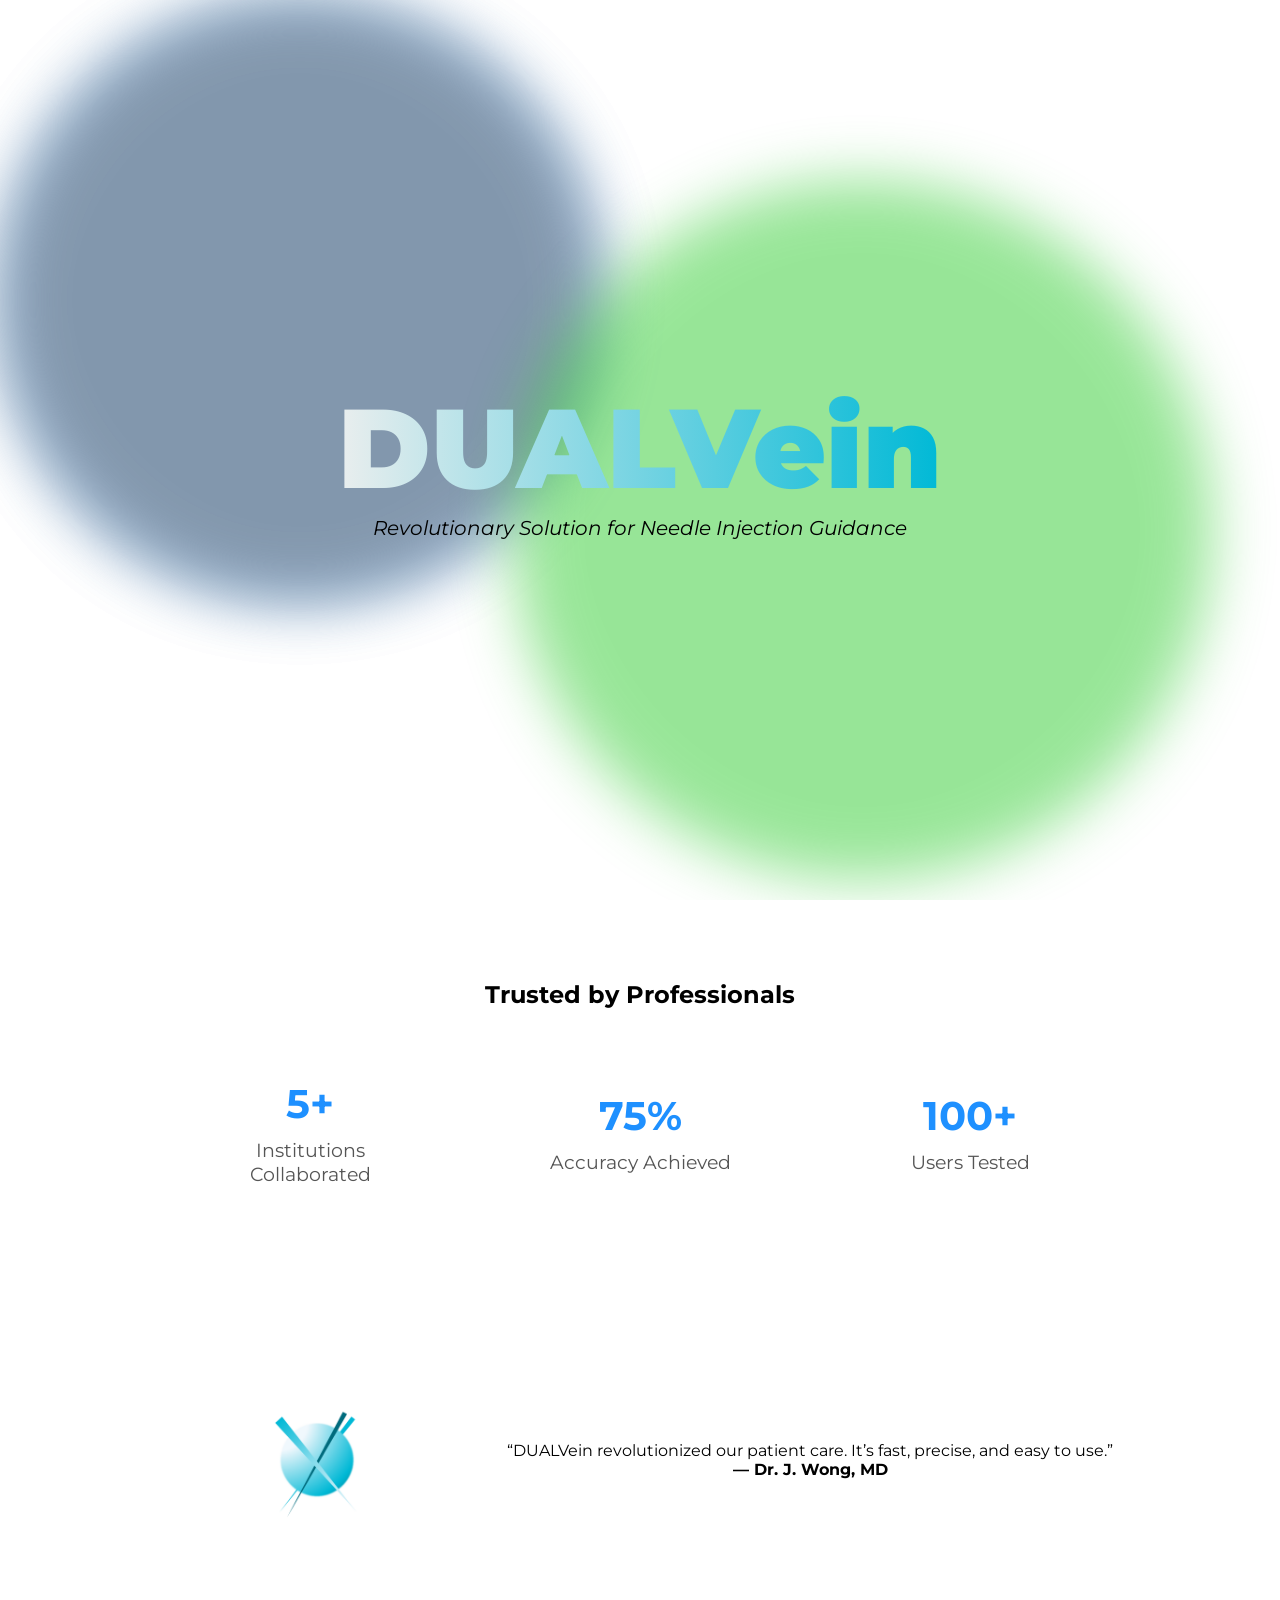
==== index.html @ c49cc727 "Upload HTML and CSS to Github" ====
<!DOCTYPE html>
<html lang="en">
<head>
  <meta charset="UTF-8" />
  <meta name="viewport" content="width=device-width, initial-scale=1.0" />
  <title>DUALVein</title>

  <link href="https://fonts.googleapis.com/css2?family=Montserrat:wght@400;600;700&display=swap" rel="stylesheet">
  <link rel="stylesheet" href="css/index-styles.css" />
</head>
<body>

  <!-- Hero Section -->
  <section id="home" class="hero">
    <div class="circle-bg">
      <div class="circle circle-left"></div>
      <div class="circle circle-right"></div>
        <div class="circle circle-middle"></div>
    </div>

    <div class="hero-content">
      <img src="assets/DUALVein-logo.PNG" alt="DUALVein Logo" class="logo" id="logo">
      <h1 id="brand-text" class="hidden">DUALVein</h1>
      <p id="tagline" class="hidden">Revolutionary Solution for Needle Injection Guidance</p>
    </div>
  </section>

  <!-- Navigation (hidden initially) -->
  <nav id="navbar" class="hidden">
    <ul>
      <li><a href="#home">Home</a></li>
      <li><a href="#about">About Us</a></li>
      <li><a href="#product">Product</a></li>
      <li><a href="#contact">Contact Us</a></li>
    </ul>
  </nav>

  <!-- Stats Section -->
  <section id="stats" class="content-section">
    <h2>Trusted by Professionals</h2>
    <div class="stats-container">
      <div class="stat-box"><h3>5+</h3><p>Institutions Collaborated</p></div>
      <div class="stat-box"><h3>75%</h3><p>Accuracy Achieved</p></div>
      <div class="stat-box"><h3>100+</h3><p>Users Tested</p></div>
    </div>
  </section>

  <!-- Testimonials -->
  <section id="testimonials" class="content-section">
    <div class="testimonial">
      <img src="assets/Slide1.PNG" alt="DUALVein in action" class="real-image">
      <div class="testimonial-text">
        <p>“DUALVein revolutionized our patient care. It’s fast, precise, and easy to use.”</p>
        <h4>— Dr. J. Wong, MD</h4>
      </div>
    </div>
  </section>

  <script>
    window.addEventListener("load", () => {
        const logo = document.getElementById("logo");
        const brandText = document.getElementById("brand-text");
        const tagline = document.getElementById("tagline");
        const navbar = document.getElementById("navbar");

        setTimeout(() => {
            // Replace logo with text
            logo.style.opacity = 0;
            setTimeout(() => {
            logo.style.display = "none";
            brandText.classList.remove("hidden");
            tagline.classList.remove("hidden");
            setTimeout(() => {
                brandText.style.opacity = 1;
                tagline.style.opacity = 1;
                // Move brand to left
                brandText.style.transform = "center";
                tagline.style.transform = "center";
            }, 300);
            }, 800);
        }, 1000);

        // Show navbar after animation
        setTimeout(() => {
          navbar.classList.remove("hidden");
          requestAnimationFrame(() => {
            setTimeout(() => {
              navbar.classList.add("visible");
            }, 20);
          });
        }, 3000);
    });

  </script>
</body>
</html>
---- css/index-styles.css ----
* {
  margin: 0;
  padding: 0;
  box-sizing: border-box;
}

body {
  font-family: 'Montserrat', sans-serif;
  overflow-x: hidden;
}

.hero {
  position: relative;
  height: 100vh;
  display: flex;
  justify-content: center;
  align-items: center;
  overflow: hidden;
  background: #ffffff;
}

/* Circles background */
.circle-bg {
  position: absolute;
  width: 100%;
  height: 100%;
  overflow: hidden;
  top: 0;
  left: 0;
}

.circle {
  position: absolute;
  width: 600px;
  height: 600px;
  border-radius: 50%;
  opacity: 0.5;
  filter: blur(30px);
}

.circle-left {
  background-color: #1E90FF; /* replace with DUALVein primary */
  animation: moveLeft 12s infinite alternate ease-in-out;
}

.circle-right {
  background-color: #79695D; /* replace with DUALVein secondary */
  animation: moveRight 12s infinite alternate ease-in-out;
}

.circle-middle {
    background-color: #32CD32; /* replace with DUALVein accent */
    top: 20%;
    left: 40%;
    width: 700px;
    height: 700px;
    animation: moveLeft 10s infinite alternate ease-in-out;
}

@keyframes moveLeft {
  from { transform: translate(-500px, -50px); }
  to { transform: translate(50px, 150px); }
}

@keyframes moveRight {
  from { transform: translate(600px, 60px); }
  to { transform: translate(-70px, -100px); }
}

/* Hero Content */
.hero-content {
  text-align: center;
  z-index: 2;
}

.logo {
  width: 800px;
  transition: all 1s ease;
}

.product {
  width: 350px;
  margin-top: 30px;
  opacity: 0;
  transition: opacity 1s ease;
}

.hero-content h1 {
  font-size: 7rem;
  font-weight: 900;
  margin-top: 20px;
  background: linear-gradient(to right, #EAEEEE, #00B9D6);
    -webkit-background-clip: text;
            background-clip: text;
    -webkit-text-fill-color: transparent;
  opacity: 0;
  transition: opacity 1s ease;
}

.hero-content p {
  color: black;
  font-size: 1.25rem;
  font-style: italic;
  opacity: 0;
  transition: opacity 1s ease;
}

.hidden {
  display: none;
  pointer-events: none
}


/* Navbar */
nav {
  position: fixed;
  top: 0;
  left: 0;
  width: 100%;
  background: rgba(255,255,255,0.9);
  padding: 15px 40px;
  display: flex;
  justify-content: center;
  box-shadow: 0 2px 10px rgba(0,0,0,0.1);
  z-index: 10;
  opacity: 0;
  transition: opacity 1.2s ease;
  pointer-events: none;
}

nav.visible {
  opacity: 1;
  pointer-events: auto;
}

nav ul {
  display: flex;
  gap: 70px;
  list-style: none;
}

nav a {
  text-decoration: none;
  color: #333;
  font-weight: 600;
  transition: color 0.3s;
}

nav a:hover {
  color: #1E90FF;
}

/* Stats */
.content-section {
  padding: 80px;
  text-align: center;
}

.stats-container {
  display: flex;
  justify-content: center;
  align-items: center;
  gap: 80px; /* spacing between boxes */
  margin-top: 40px;
  flex-wrap: wrap; /* responsive behavior for smaller screens */
}
.stat-box {
  background: white;
  padding: 30px;
  border-radius: 10px;
  width: 250px;
}

.stat-box h3 {
  font-size: 2.5rem;
  color: #1E90FF;
}

.stat-box p {
  font-size: 1.2rem;
  color: #555;
  margin-top: 10px;
}

.testimonial {
  display: flex;
  align-items: center;
  justify-content: center;
  gap: 40px;
  flex-wrap: wrap;
}

.real-image {
  width: 300px;
  border-radius: 10px;
}
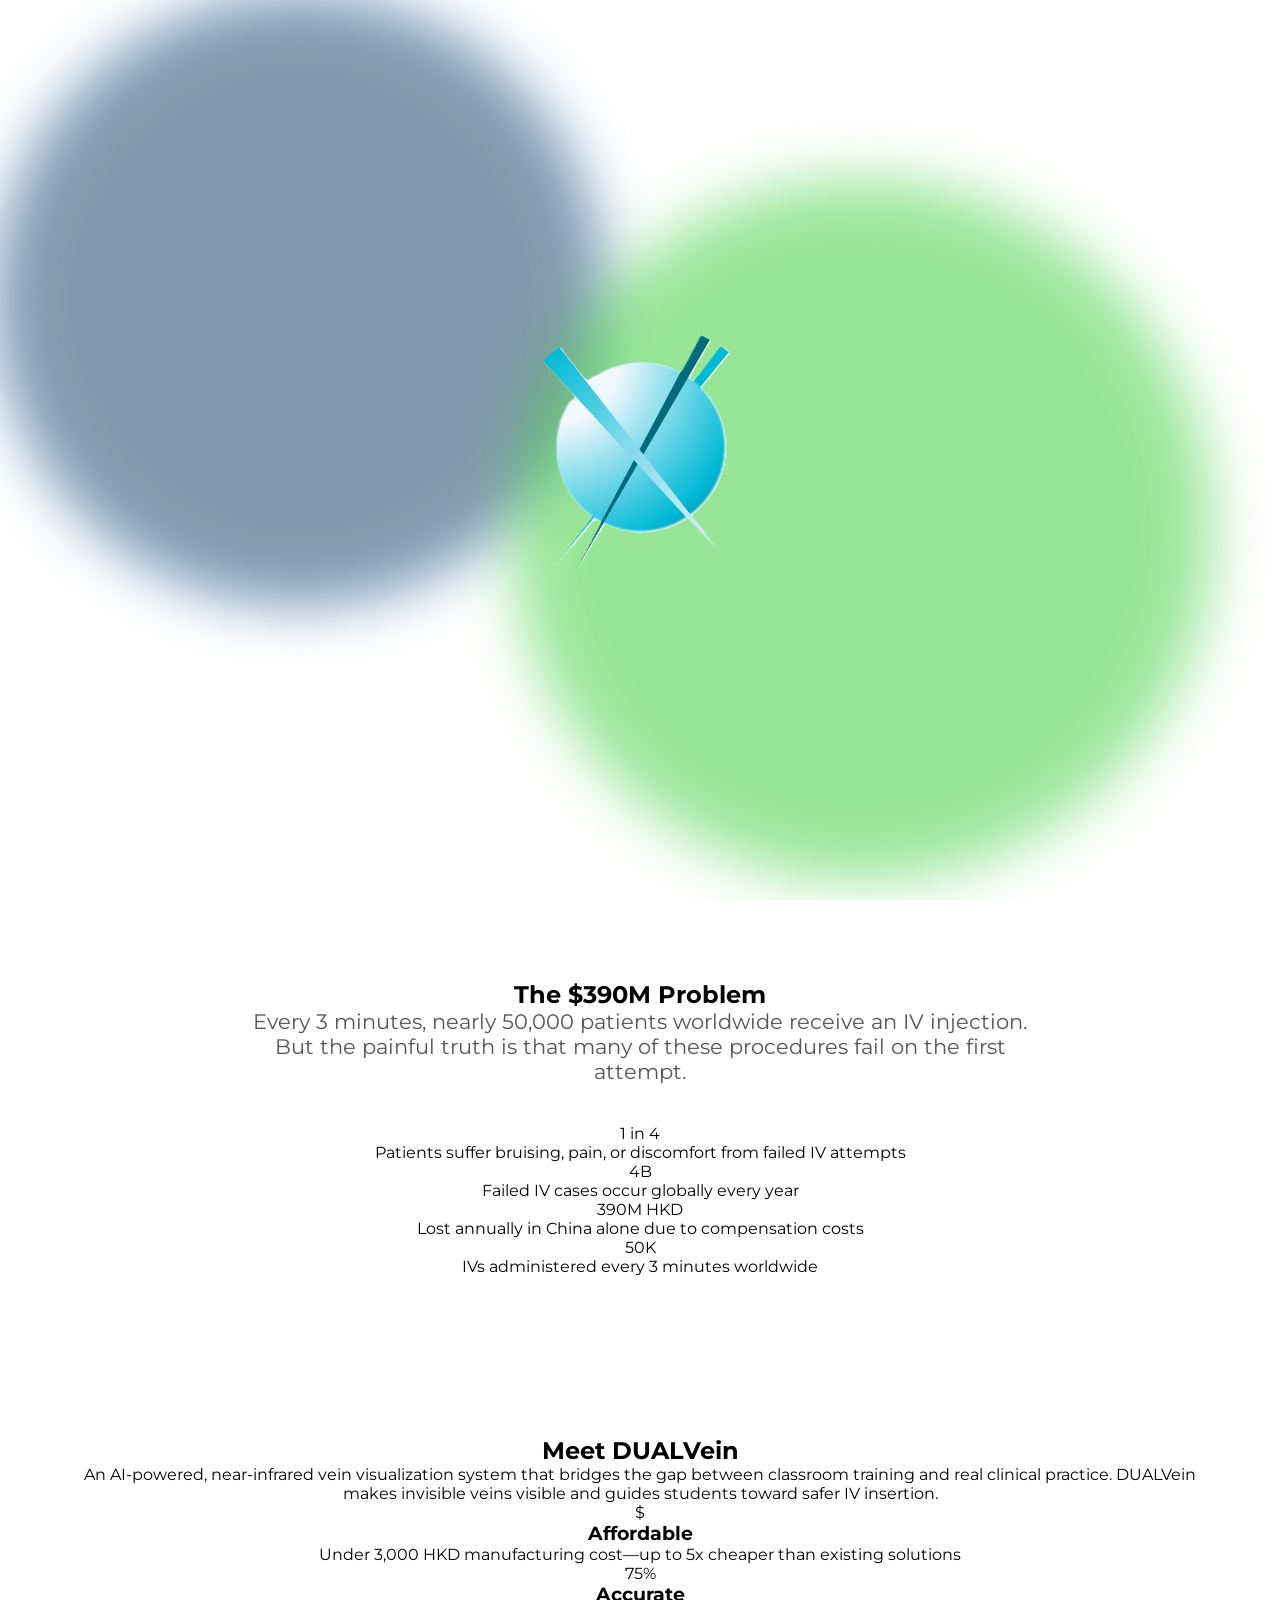
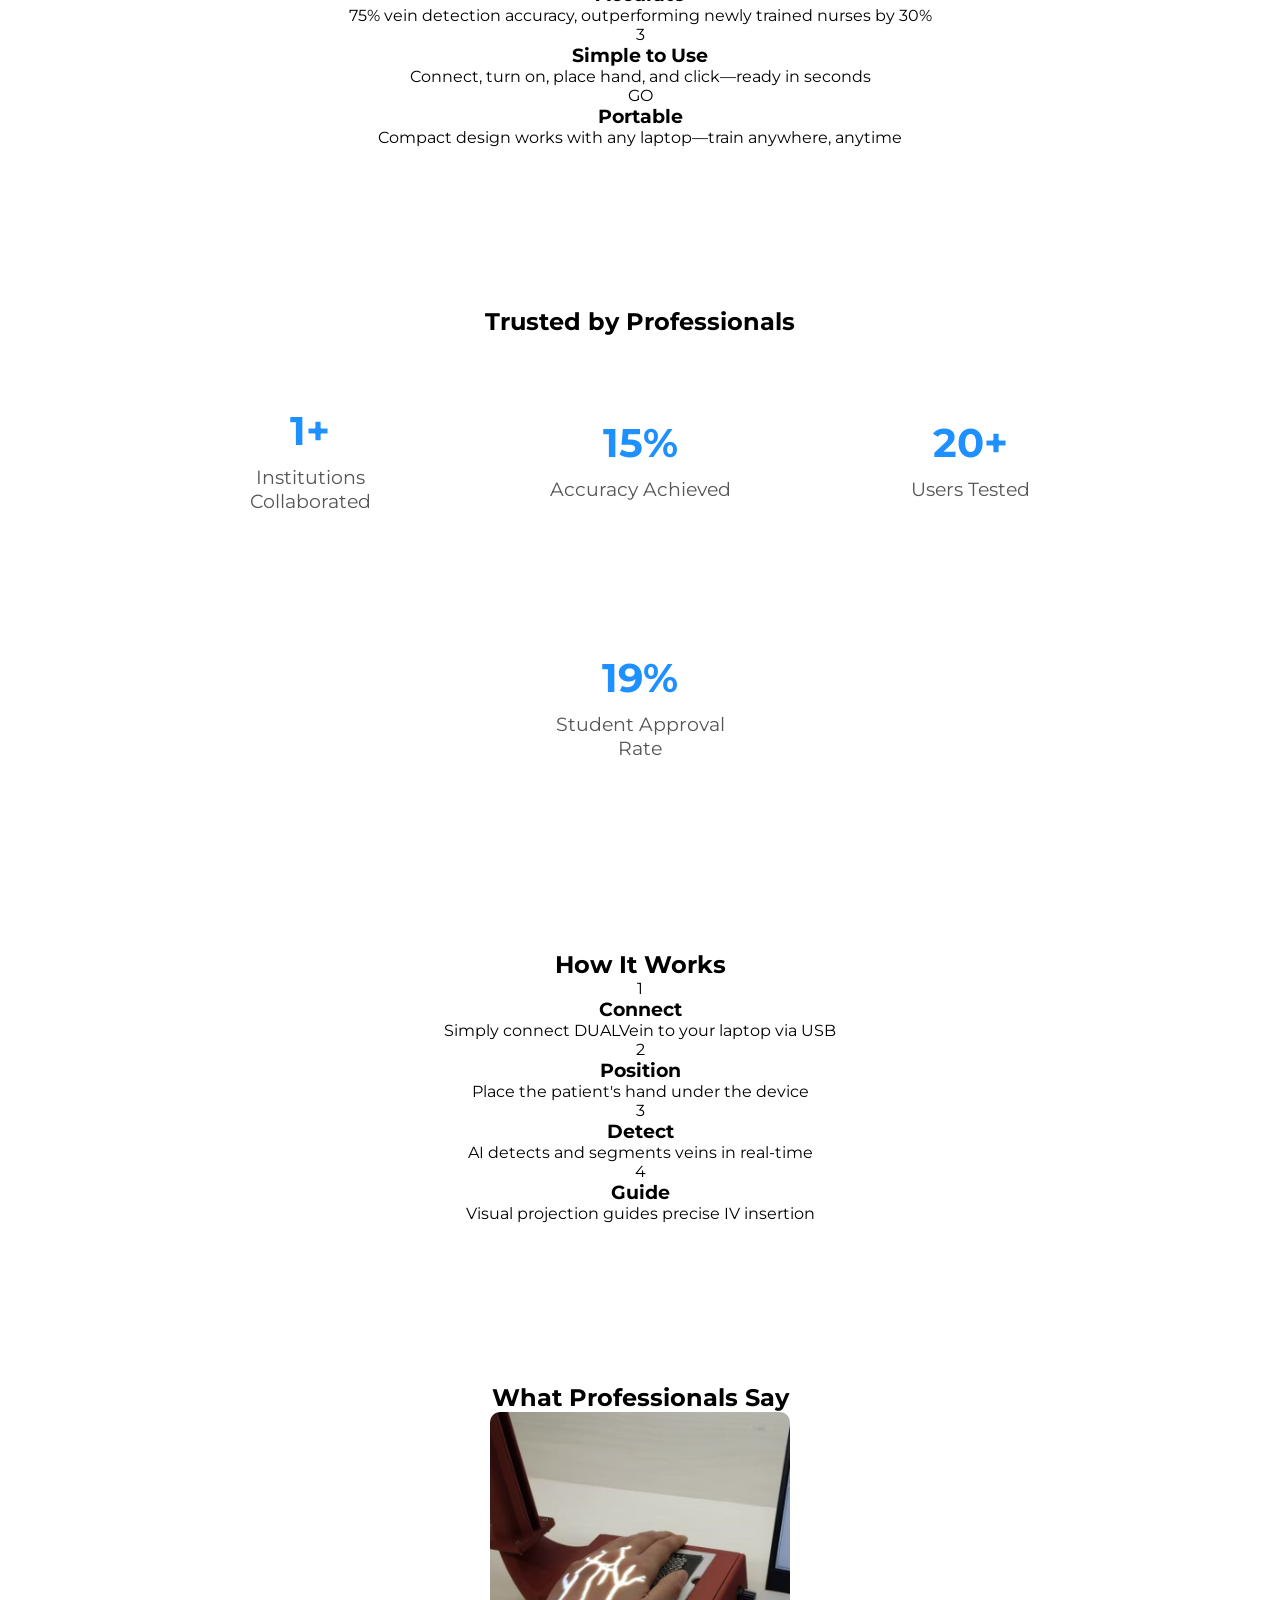
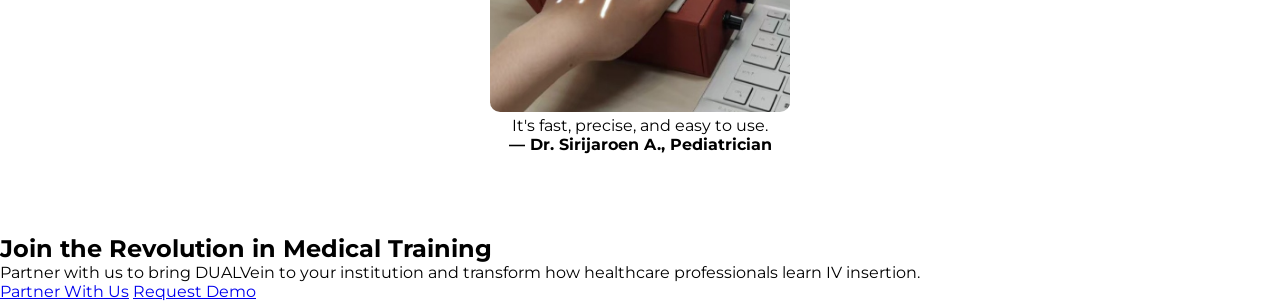
==== commit 74642c91: "Update index.html" ====
--- a/index.html
+++ b/index.html
@@ -3,94 +3,267 @@
 <head>
   <meta charset="UTF-8" />
   <meta name="viewport" content="width=device-width, initial-scale=1.0" />
-  <title>DUALVein</title>
-
-  <link href="https://fonts.googleapis.com/css2?family=Montserrat:wght@400;600;700&display=swap" rel="stylesheet">
+  <title>DUALVein - Revolutionary Vein Visualization</title>
+  <link href="https://fonts.googleapis.com/css2?family=Montserrat:wght@400;600;700;900&display=swap" rel="stylesheet">
   <link rel="stylesheet" href="css/index-styles.css" />
 </head>
 <body>
 
   <!-- Hero Section -->
-  <section id="home" class="hero">
+  <section class="hero">
     <div class="circle-bg">
       <div class="circle circle-left"></div>
       <div class="circle circle-right"></div>
-        <div class="circle circle-middle"></div>
+      <div class="circle circle-middle"></div>
     </div>
 
     <div class="hero-content">
       <img src="assets/DUALVein-logo.PNG" alt="DUALVein Logo" class="logo" id="logo">
       <h1 id="brand-text" class="hidden">DUALVein</h1>
       <p id="tagline" class="hidden">Revolutionary Solution for Needle Injection Guidance</p>
-    </div>
-  </section>
-
-  <!-- Navigation (hidden initially) -->
+      <a href="#contact" id="cta-btn" class="cta-button hidden">Get Started</a>
+    </div>
+  </section>
+
+  <!-- Navigation -->
   <nav id="navbar" class="hidden">
     <ul>
-      <li><a href="#home">Home</a></li>
-      <li><a href="#about">About Us</a></li>
-      <li><a href="#product">Product</a></li>
-      <li><a href="#contact">Contact Us</a></li>
+      <li><a href="index.html">Home</a></li>
+      <li><a href="about.html">About Us</a></li>
+      <li><a href="product.html">Product</a></li>
+      <li><a href="contact.html">Contact Us</a></li>
     </ul>
   </nav>
 
+  <!-- Problem Section -->
+  <section class="content-section problem-section">
+    <h2 class="problem-headline">The $390M Problem</h2>
+    <p style="text-align: center; font-size: 1.3rem; color: #555; max-width: 800px; margin: 0 auto 40px;">
+      Every 3 minutes, nearly 50,000 patients worldwide receive an IV injection. But the painful truth is that many of these procedures fail on the first attempt.
+    </p>
+    <div class="problem-grid" id="problem-grid">
+      <div class="problem-card">
+        <div class="problem-number">1 in 4</div>
+        <p>Patients suffer bruising, pain, or discomfort from failed IV attempts</p>
+      </div>
+      <div class="problem-card">
+        <div class="problem-number">4B</div>
+        <p>Failed IV cases occur globally every year</p>
+      </div>
+      <div class="problem-card">
+        <div class="problem-number">390M HKD</div>
+        <p>Lost annually in China alone due to compensation costs</p>
+      </div>
+      <div class="problem-card">
+        <div class="problem-number">50K</div>
+        <p>IVs administered every 3 minutes worldwide</p>
+      </div>
+    </div>
+  </section>
+
+  <!-- Solution Section -->
+  <section class="content-section solution-section">
+    <h2>Meet DUALVein</h2>
+    <p class="solution-intro">
+      An AI-powered, near-infrared vein visualization system that bridges the gap between classroom training and real clinical practice. DUALVein makes invisible veins visible and guides students toward safer IV insertion.
+    </p>
+    <div class="benefits-grid" id="benefits-grid">
+      <div class="benefit-card">
+        <div class="benefit-icon">$</div> 
+        <h3>Affordable</h3>
+        <p>Under 3,000 HKD manufacturing cost—up to 5x cheaper than existing solutions</p>
+      </div>
+      <div class="benefit-card">
+        <div class="benefit-icon">75%</div>
+        <h3>Accurate</h3>
+        <p>75% vein detection accuracy, outperforming newly trained nurses by 30%</p>
+      </div>
+      <div class="benefit-card">
+        <div class="benefit-icon">3</div>
+        <h3>Simple to Use</h3>
+        <p>Connect, turn on, place hand, and click—ready in seconds</p>
+      </div>
+      <div class="benefit-card">
+        <div class="benefit-icon">GO</div>
+        <h3>Portable</h3>
+        <p>Compact design works with any laptop—train anywhere, anytime</p>
+      </div>
+    </div>
+  </section>
+
   <!-- Stats Section -->
-  <section id="stats" class="content-section">
+  <section class="content-section stats-section">
     <h2>Trusted by Professionals</h2>
-    <div class="stats-container">
-      <div class="stat-box"><h3>5+</h3><p>Institutions Collaborated</p></div>
-      <div class="stat-box"><h3>75%</h3><p>Accuracy Achieved</p></div>
-      <div class="stat-box"><h3>100+</h3><p>Users Tested</p></div>
-    </div>
-  </section>
-
-  <!-- Testimonials -->
-  <section id="testimonials" class="content-section">
-    <div class="testimonial">
-      <img src="assets/Slide1.PNG" alt="DUALVein in action" class="real-image">
+    <div class="stats-container" id="stats-container">
+      <div class="stat-box">
+        <h3 data-count="5">0+</h3>
+        <p>Institutions Collaborated</p>
+      </div>
+      <div class="stat-box">
+        <h3 data-count="75">0%</h3>
+        <p>Accuracy Achieved</p>
+      </div>
+      <div class="stat-box">
+        <h3 data-count="100">0+</h3>
+        <p>Users Tested</p>
+      </div>
+      <div class="stat-box">
+        <h3 data-count="95">0%</h3>
+        <p>Student Approval Rate</p>
+      </div>
+    </div>
+  </section>
+
+  <!-- How It Works Section -->
+  <section class="content-section how-it-works-section">
+    <h2>How It Works</h2>
+    <div class="steps-container" id="steps-container">
+      <div class="step-card">
+        <div class="step-number">1</div>
+        <h3>Connect</h3>
+        <p>Simply connect DUALVein to your laptop via USB</p>
+      </div>
+      <div class="step-card">
+        <div class="step-number">2</div>
+        <h3>Position</h3>
+        <p>Place the patient's hand under the device</p>
+      </div>
+      <div class="step-card">
+        <div class="step-number">3</div>
+        <h3>Detect</h3>
+        <p>AI detects and segments veins in real-time</p>
+      </div>
+      <div class="step-card">
+        <div class="step-number">4</div>
+        <h3>Guide</h3>
+        <p>Visual projection guides precise IV insertion</p>
+      </div>
+    </div>
+  </section>
+
+  <!-- Testimonials Section -->
+  <section class="content-section testimonials-section">
+    <h2>What Professionals Say</h2>
+    <div class="testimonial-container" id="testimonial-container">
+      <img src="assets/Realuse1.jpg" alt="DUALVein in action" class="real-image">
       <div class="testimonial-text">
-        <p>“DUALVein revolutionized our patient care. It’s fast, precise, and easy to use.”</p>
-        <h4>— Dr. J. Wong, MD</h4>
-      </div>
+        <p>It's fast, precise, and easy to use.</p>
+        <h4>— Dr. Sirijaroen A., Pediatrician</h4>
+      </div>
+    </div>
+  </section>
+
+  <!-- CTA Section -->
+  <section class="cta-section" id="contact">
+    <h2>Join the Revolution in Medical Training</h2>
+    <p>Partner with us to bring DUALVein to your institution and transform how healthcare professionals learn IV insertion.</p>
+    <div class="cta-buttons">
+      <a href="contact.html" class="cta-btn cta-btn-primary">Partner With Us</a>
+      <a href="product.html" class="cta-btn cta-btn-secondary">Request Demo</a>
     </div>
   </section>
 
   <script>
     window.addEventListener("load", () => {
-        const logo = document.getElementById("logo");
-        const brandText = document.getElementById("brand-text");
-        const tagline = document.getElementById("tagline");
-        const navbar = document.getElementById("navbar");
-
+      const logo = document.getElementById("logo");
+      const brandText = document.getElementById("brand-text");
+      const tagline = document.getElementById("tagline");
+      const ctaBtn = document.getElementById("cta-btn");
+      const navbar = document.getElementById("navbar");
+      const circles = document.querySelectorAll(".circle");
+
+      // Logo animation sequence
+      setTimeout(() => {
+        logo.classList.add("hide");
         setTimeout(() => {
-            // Replace logo with text
-            logo.style.opacity = 0;
+          logo.style.display = "none";
+          brandText.classList.remove("hidden");
+          tagline.classList.remove("hidden");
+          ctaBtn.classList.remove("hidden");
+          circles.forEach(circle => circle.classList.add("show"));
+          
+          setTimeout(() => {
+            brandText.classList.add("show");
+            tagline.classList.add("show");
             setTimeout(() => {
-            logo.style.display = "none";
-            brandText.classList.remove("hidden");
-            tagline.classList.remove("hidden");
-            setTimeout(() => {
-                brandText.style.opacity = 1;
-                tagline.style.opacity = 1;
-                // Move brand to left
-                brandText.style.transform = "center";
-                tagline.style.transform = "center";
-            }, 300);
-            }, 800);
+              ctaBtn.classList.add("show");
+            }, 500);
+          }, 300);
         }, 1000);
-
-        // Show navbar after animation
-        setTimeout(() => {
-          navbar.classList.remove("hidden");
-          requestAnimationFrame(() => {
-            setTimeout(() => {
-              navbar.classList.add("visible");
-            }, 20);
-          });
-        }, 3000);
+      }, 1500);
+
+      // Navbar appearance
+      setTimeout(() => {
+        navbar.classList.remove("hidden");
+        requestAnimationFrame(() => {
+          setTimeout(() => {
+            navbar.classList.add("show");
+          }, 20);
+        });
+      }, 3500);
+
+      // Scroll animations
+      const observerOptions = {
+        threshold: 0.2,
+        rootMargin: '0px 0px -100px 0px'
+      };
+
+      const observer = new IntersectionObserver((entries) => {
+        entries.forEach(entry => {
+          if (entry.isIntersecting) {
+            entry.target.classList.add('show');
+          }
+        });
+      }, observerOptions);
+
+      // Observe all animated elements
+      document.querySelectorAll('.problem-card, .benefit-card, .stat-box, .step-card, .testimonial-container').forEach(el => {
+        observer.observe(el);
+      });
+
+      // Animate stats numbers
+      const animateStats = (entries) => {
+        entries.forEach(entry => {
+          if (entry.isIntersecting) {
+            const counters = entry.target.querySelectorAll('.stat-box h3');
+            counters.forEach(counter => {
+              if (!counter.classList.contains('counted')) {
+                counter.classList.add('counted');
+                const target = parseInt(counter.getAttribute('data-count'));
+                const suffix = counter.textContent.includes('%') ? '%' : '+';
+                let count = 0;
+                const duration = 2000;
+                const increment = target / (duration / 16);
+                
+                const updateCount = () => {
+                  count += increment;
+                  if (count >= target) {
+                    counter.textContent = target + suffix;
+                  } else {
+                    counter.textContent = Math.floor(count) + suffix;
+                    requestAnimationFrame(updateCount);
+                  }
+                };
+                requestAnimationFrame(updateCount);
+              }
+            });
+          }
+        });
+      };
+
+      const statsObserver = new IntersectionObserver(animateStats, observerOptions);
+      const statsSection = document.getElementById('stats-container');
+      if (statsSection) statsObserver.observe(statsSection);
+
+      // Fade circles on scroll
+      window.addEventListener('scroll', () => {
+        if (window.scrollY > 100) {
+          circles.forEach(circle => circle.classList.add('fade'));
+        } else {
+          circles.forEach(circle => circle.classList.remove('fade'));
+        }
+      });
     });
-
   </script>
 </body>
 </html>
--- a/css/index-styles.css
+++ b/css/index-styles.css
@@ -73,16 +73,14 @@
   z-index: 2;
 }
 
+
 .logo {
-  width: 800px;
-  transition: all 1s ease;
-}
-
-.product {
-  width: 350px;
-  margin-top: 30px;
-  opacity: 0;
-  transition: opacity 1s ease;
+  width: 700px;
+}
+
+.logo.hide {
+  opacity: 0;
+  transition : opacity 1s ease-out;
 }
 
 .hero-content h1 {
@@ -94,7 +92,11 @@
             background-clip: text;
     -webkit-text-fill-color: transparent;
   opacity: 0;
-  transition: opacity 1s ease;
+  transition: opacity 2s ease;
+}
+
+.hero-content h1.show {
+  opacity: 1;
 }
 
 .hero-content p {
@@ -102,7 +104,11 @@
   font-size: 1.25rem;
   font-style: italic;
   opacity: 0;
-  transition: opacity 1s ease;
+  transition: opacity 2s ease;
+}
+
+.hero-content p.show {
+  opacity: 1;
 }
 
 .hidden {
@@ -128,7 +134,7 @@
   pointer-events: none;
 }
 
-nav.visible {
+nav.show {
   opacity: 1;
   pointer-events: auto;
 }
@@ -160,15 +166,24 @@
   display: flex;
   justify-content: center;
   align-items: center;
-  gap: 80px; /* spacing between boxes */
+  gap: 80px;
   margin-top: 40px;
-  flex-wrap: wrap; /* responsive behavior for smaller screens */
-}
+  flex-wrap: wrap;
+}
+
 .stat-box {
   background: white;
   padding: 30px;
   border-radius: 10px;
   width: 250px;
+  opacity: 0;
+  transform: translateY(50px);
+  transition: opacity 0.5s ease-out, transform 0.5s ease-out;
+}
+
+.stat-box.show {
+  opacity: 1;
+  transform: translateY(0);
 }
 
 .stat-box h3 {
@@ -186,11 +201,18 @@
   display: flex;
   align-items: center;
   justify-content: center;
-  gap: 40px;
+  gap: 100px;
   flex-wrap: wrap;
 }
 
+.testimonial p {
+  font-size: 1.25rem;
+  font-style: italic;
+  color: #333;
+}
+
 .real-image {
-  width: 300px;
+  height: 300px;
+  width: auto;
   border-radius: 10px;
 }
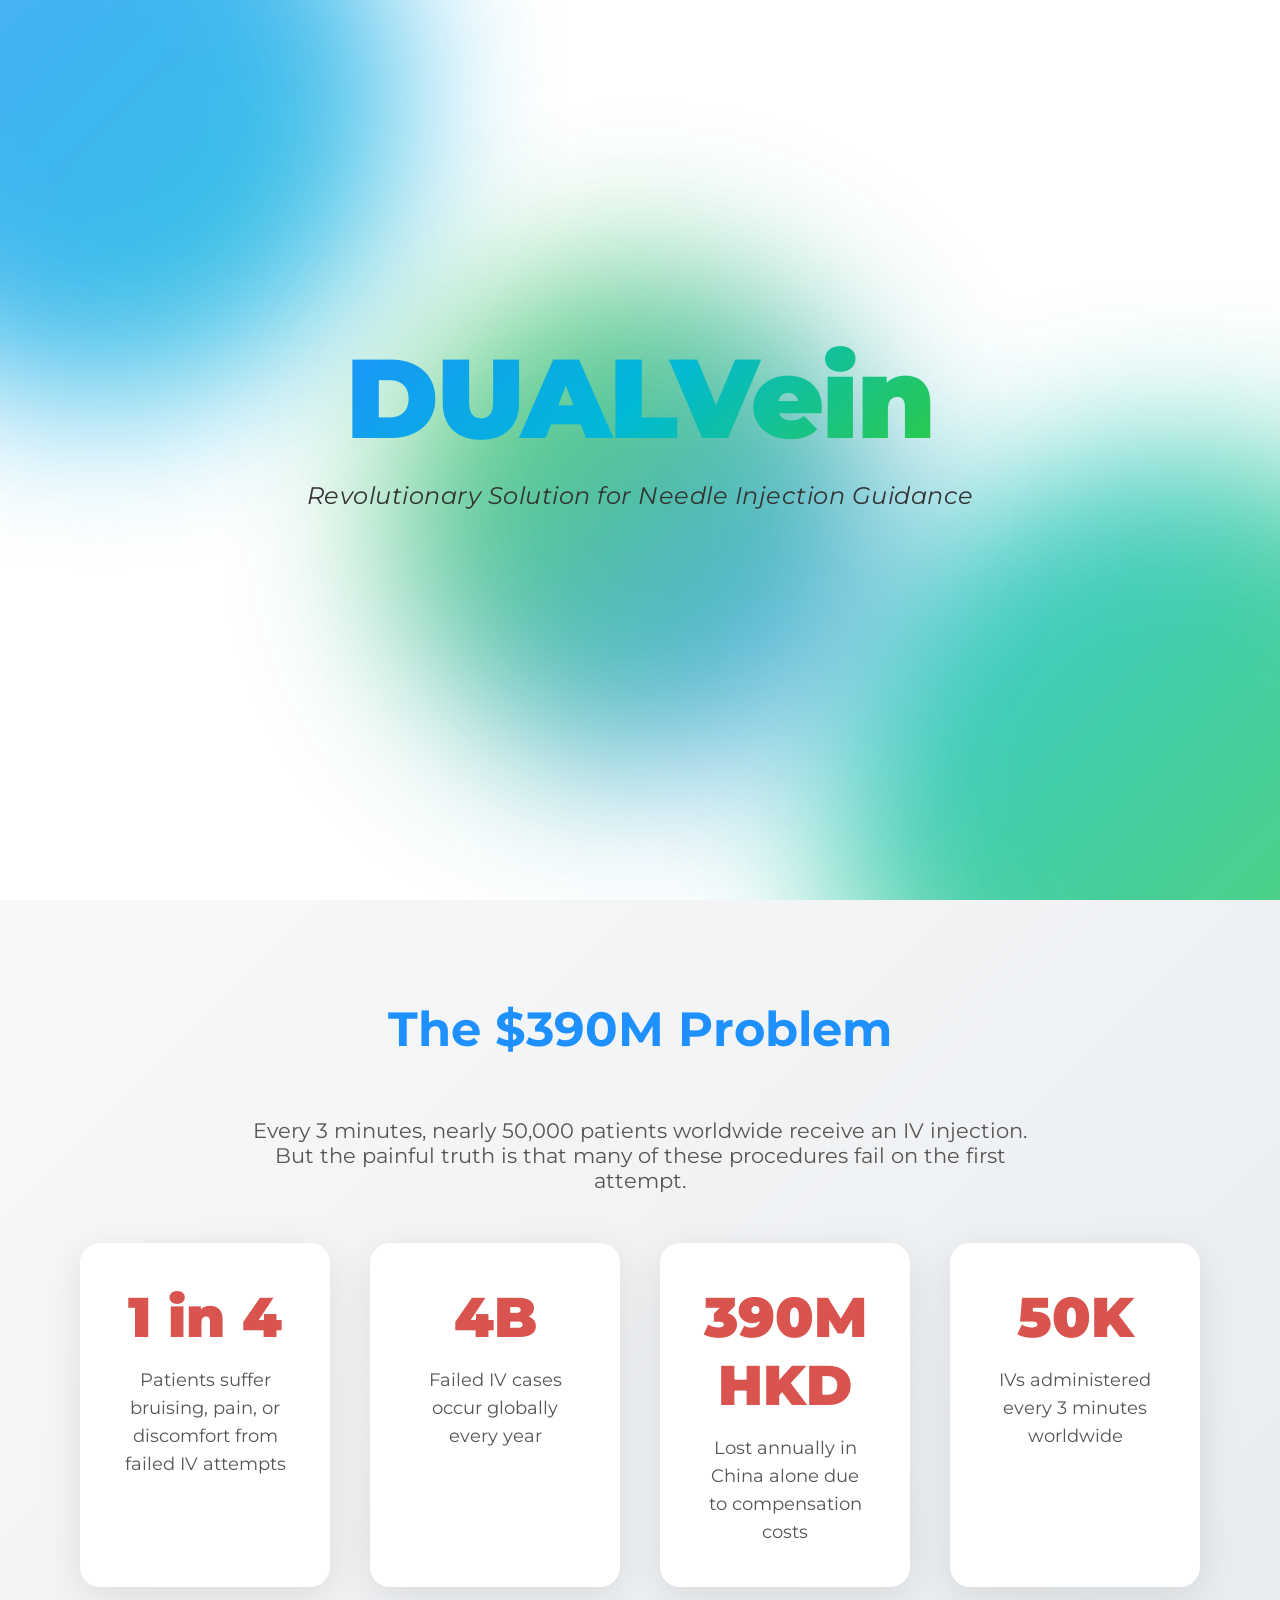
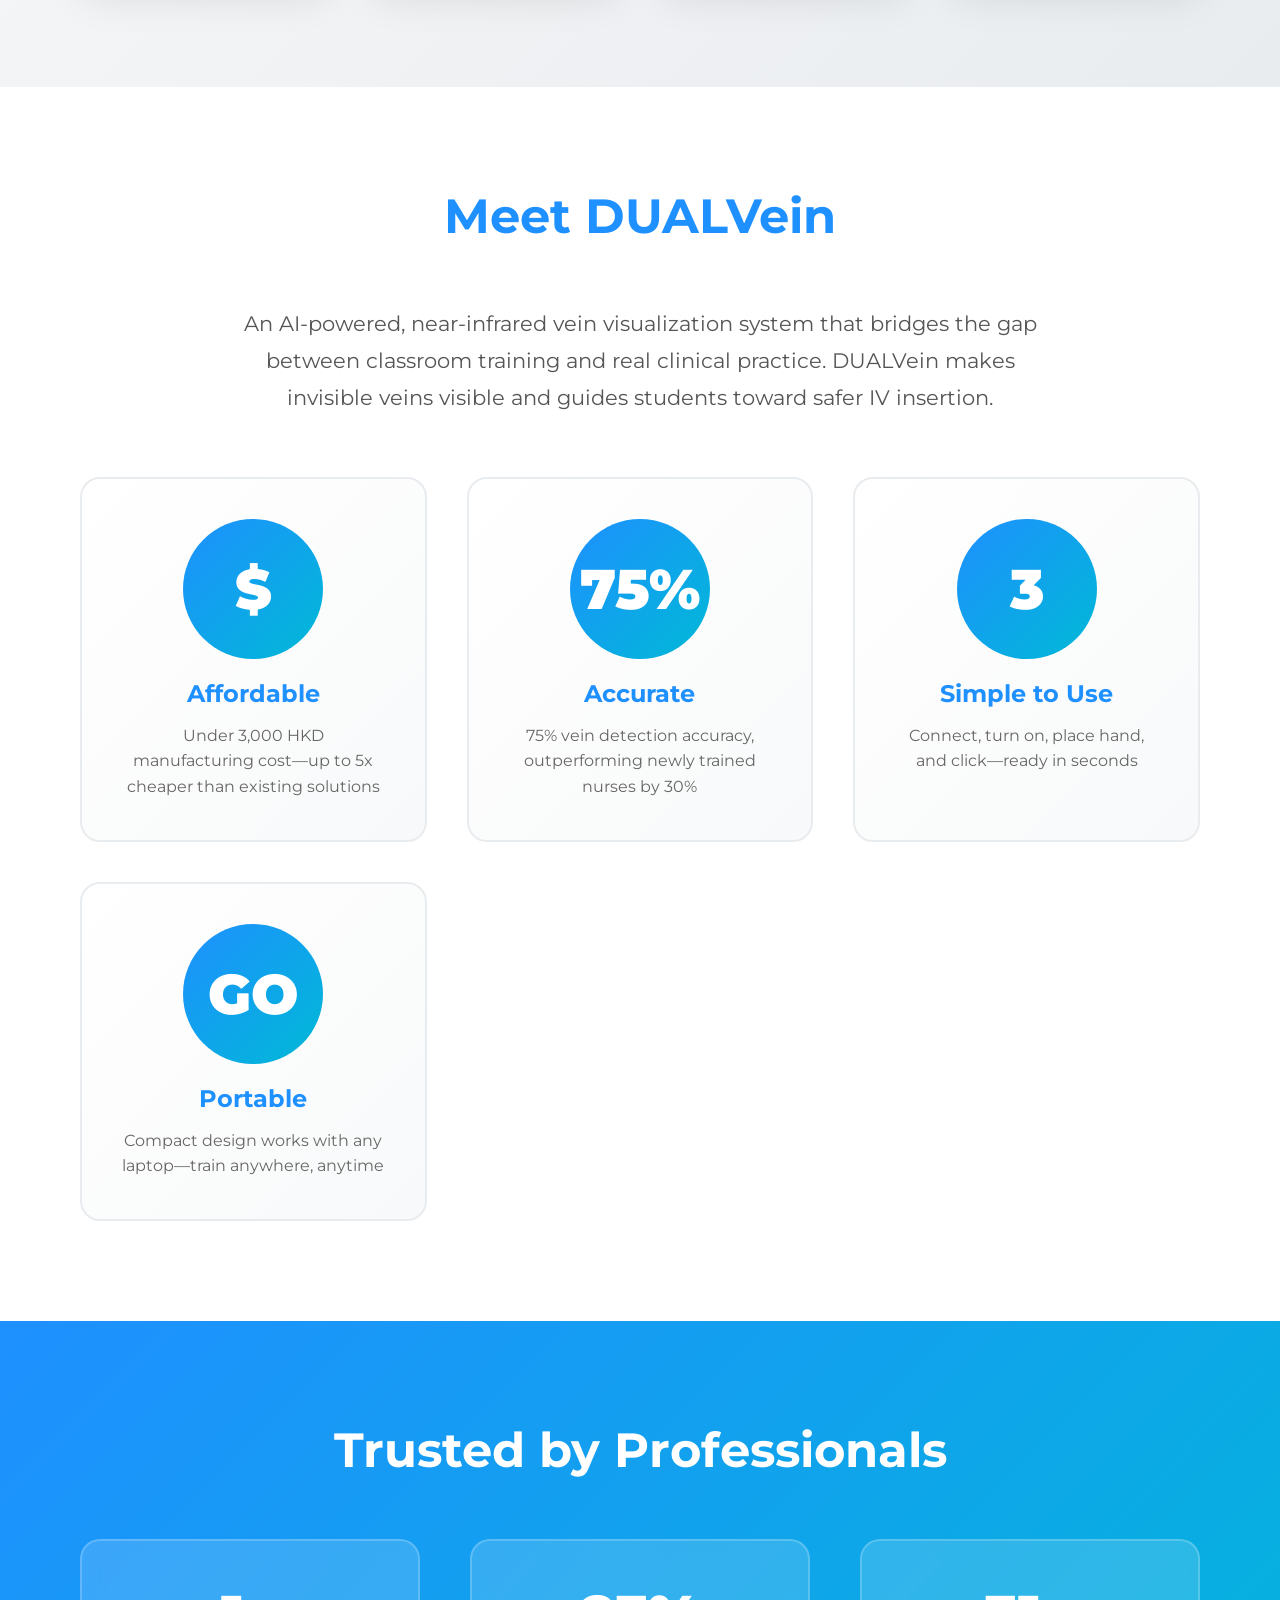
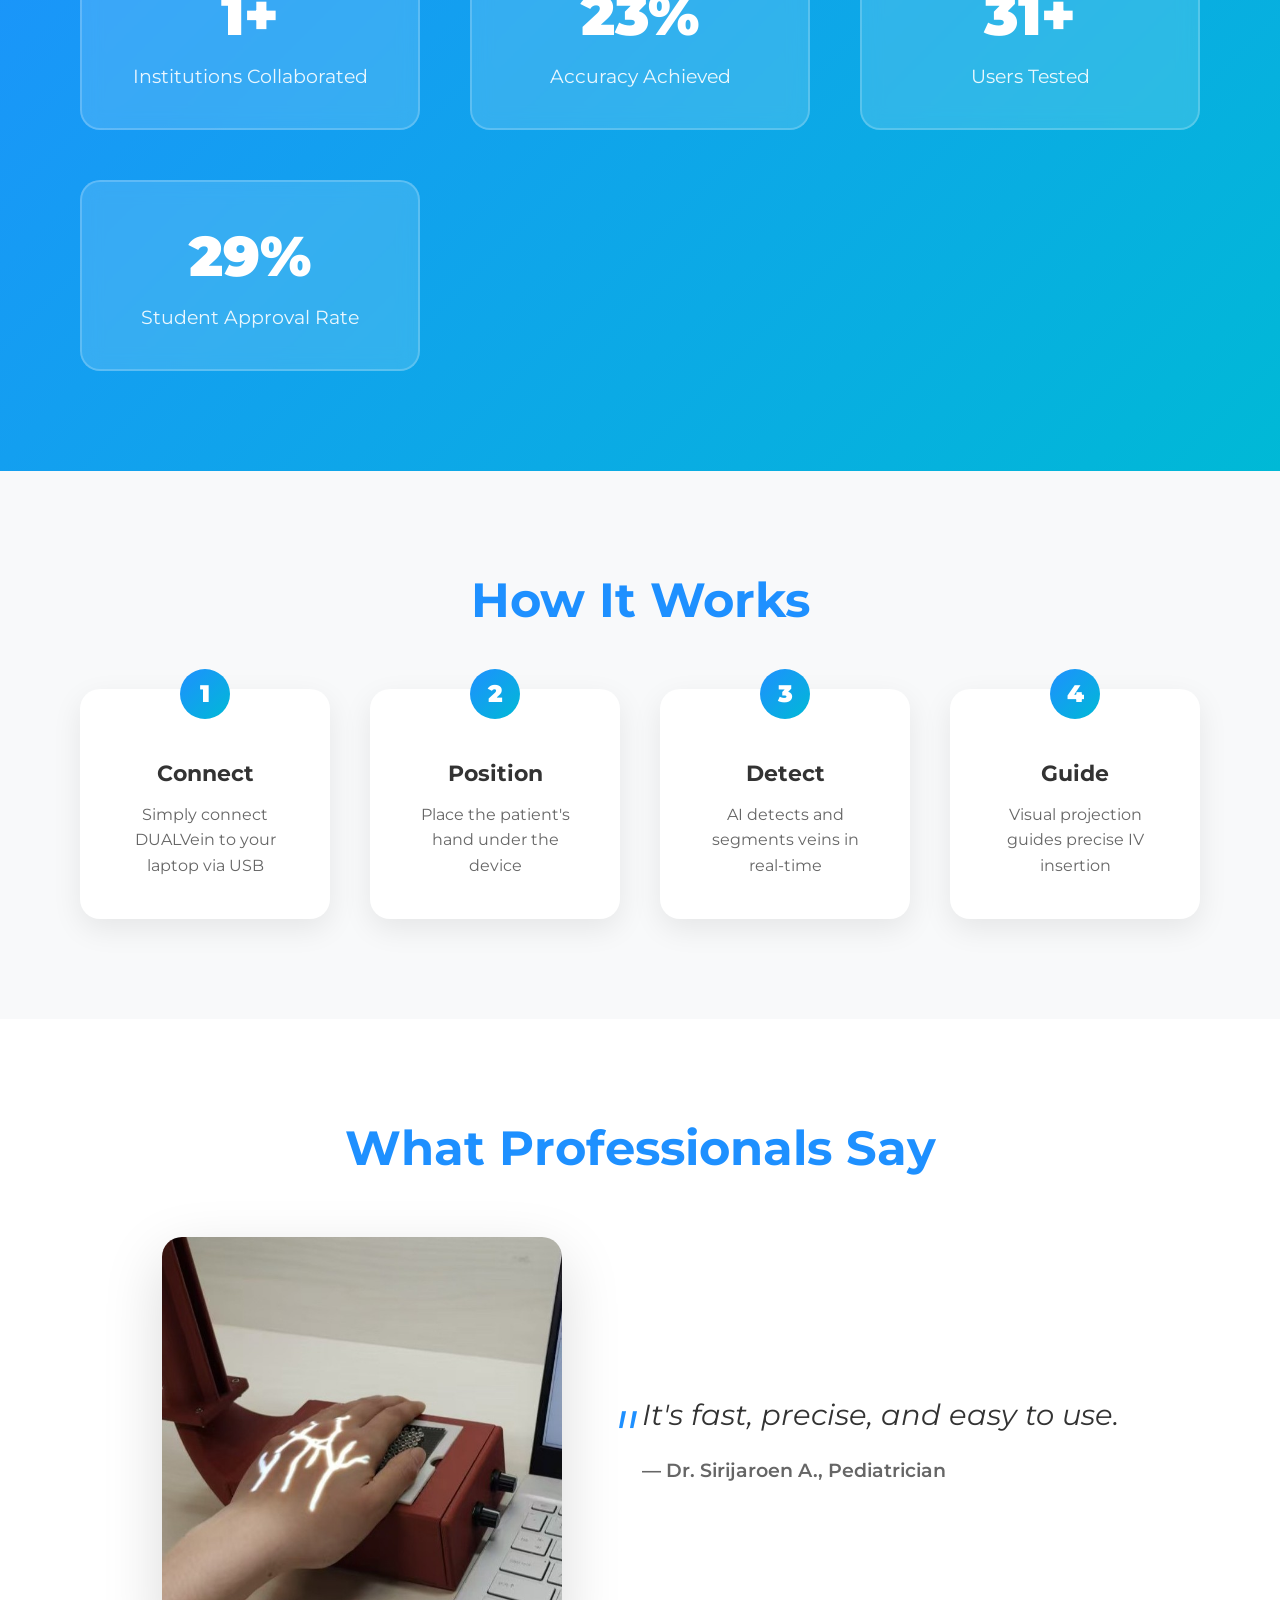
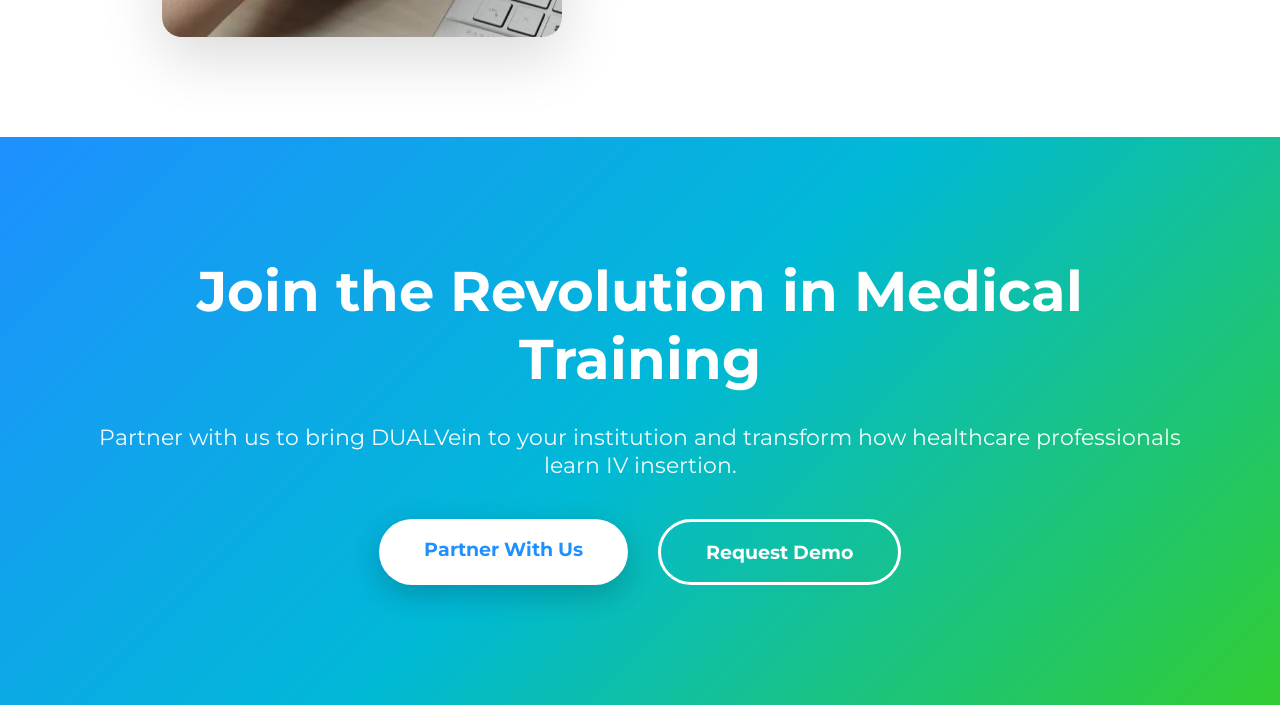
==== commit d5ad6295: "Update index.html" ====
--- a/index.html
+++ b/index.html
@@ -5,7 +5,633 @@
   <meta name="viewport" content="width=device-width, initial-scale=1.0" />
   <title>DUALVein - Revolutionary Vein Visualization</title>
   <link href="https://fonts.googleapis.com/css2?family=Montserrat:wght@400;600;700;900&display=swap" rel="stylesheet">
-  <link rel="stylesheet" href="css/index-styles.css" />
+  <style>
+    * {
+      margin: 0;
+      padding: 0;
+      box-sizing: border-box;
+    }
+    
+    body {
+      font-family: 'Montserrat', sans-serif;
+      overflow-x: hidden;
+      background: #ffffff;
+    }
+
+    /* Hero Section */
+    .hero {
+      position: relative;
+      height: 100vh;
+      display: flex;
+      justify-content: center;
+      align-items: center;
+      overflow: hidden;
+      background: #ffffff;
+    }
+
+    .circle-bg {
+      position: absolute;
+      width: 100%;
+      height: 100%;
+      overflow: hidden;
+      top: 0;
+      left: 0;
+      z-index: 0;
+    }
+
+    .circle {
+      position: absolute;
+      border-radius: 50%;
+      opacity: 0;
+      filter: blur(80px);
+      transition: opacity 1.5s ease;
+    }
+
+    .circle.show {
+      opacity: 0.8;
+    }
+
+    .circle.fade {
+      opacity: 0.05;
+    }
+
+    .circle-left {
+      background: linear-gradient(135deg, #1E90FF, #00B9D6);
+      width: 600px;
+      height: 600px;
+      top: -200px;
+      left: -200px;
+      animation: moveLeft 5s infinite alternate ease-in-out;
+    }
+
+    .circle-right {
+      background: linear-gradient(135deg, #00B9D6, #32CD32);
+      width: 700px;
+      height: 700px;
+      bottom: -250px;
+      right: -250px;
+      animation: moveRight 8s infinite alternate ease-in-out;
+    }
+
+    .circle-middle {
+      background: linear-gradient(135deg, #32CD32, #1E90FF);
+      width: 500px;
+      height: 500px;
+      top: 30%;
+      left: 50%;
+      transform: translateX(-50%);
+      animation: pulse 1s infinite alternate ease-in-out;
+    }
+
+    @keyframes moveLeft {
+      0% { transform: translate(0, 0); }
+      100% { transform: translate(100px, 100px); }
+    }
+
+    @keyframes moveRight {
+      0% { transform: translate(0, 0); }
+      100% { transform: translate(-80px, -80px); }
+    }
+
+    @keyframes pulse {
+      0% { transform: translateX(-50%) scale(1); }
+      100% { transform: translateX(-50%) scale(1.2); }
+    }
+  
+    .benefit-icon {
+      width: 140px;
+      height: 140px;
+      background: linear-gradient(135deg, #1E90FF, #00B9D6);
+      border-radius: 50%;
+      display: flex;
+      align-items: center;
+      justify-content: center;
+      margin: 0 auto 20px;
+      font-size: 1.8rem;
+      color: white;
+      font-weight: 900;
+    }
+    .hero-content {
+      text-align: center;
+      z-index: 2;
+      position: relative;
+    }
+
+    .logo {
+      width: 700px;
+      max-width: 90vw;
+      transition: opacity 1s ease-out;
+    }
+
+    .logo.hide {
+      opacity: 0;
+    }
+
+    .hero-content h1 {
+      font-size: 7rem;
+      font-weight: 900;
+      margin-top: 20px;
+      background: linear-gradient(135deg, #1E90FF, #00B9D6, #32CD32);
+      -webkit-background-clip: text;
+      background-clip: text;
+      -webkit-text-fill-color: transparent;
+      opacity: 0;
+      transition: opacity 2s ease;
+      letter-spacing: -2px;
+    }
+
+    .hero-content h1.show {
+      opacity: 1;
+    }
+
+    .hero-content p {
+      color: #333;
+      font-size: 1.5rem;
+      font-style: italic;
+      font-weight: 400;
+      opacity: 0;
+      transition: opacity 2s ease;
+      margin-top: 15px;
+      letter-spacing: 0.5px;
+    }
+
+    .hero-content p.show {
+      opacity: 1;
+    }
+
+    .cta-button {
+      display: inline-block;
+      margin-top: 30px;
+      padding: 15px 40px;
+      background: linear-gradient(135deg, #1E90FF, #00B9D6);
+      color: white;
+      text-decoration: none;
+      border-radius: 50px;
+      font-weight: 600;
+      font-size: 1.1rem;
+      opacity: 0;
+      transition: all 0.3s ease;
+      box-shadow: 0 10px 30px rgba(30, 144, 255, 0.3);
+    }
+
+    .cta-button.show {
+      opacity: 1;
+    }
+
+    .cta-button:hover {
+      transform: translateY(-3px);
+      box-shadow: 0 15px 40px rgba(30, 144, 255, 0.4);
+    }
+
+    .hidden {
+      display: none;
+    }
+
+    /* Navbar */
+    nav {
+      position: fixed;
+      top: 0;
+      left: 0;
+      width: 100%;
+      background: rgba(255, 255, 255, 0.95);
+      backdrop-filter: blur(10px);
+      padding: 20px 60px;
+      display: flex;
+      justify-content: center;
+      box-shadow: 0 2px 20px rgba(0, 0, 0, 0.08);
+      z-index: 100;
+      opacity: 0;
+      transition: opacity 1.2s ease;
+      pointer-events: none;
+    }
+
+    nav.show {
+      opacity: 1;
+      pointer-events: auto;
+    }
+
+    nav ul {
+      display: flex;
+      gap: 50px;
+      list-style: none;
+      align-items: center;
+    }
+
+    nav a {
+      text-decoration: none;
+      color: #333;
+      font-weight: 600;
+      font-size: 1rem;
+      transition: color 0.3s;
+      position: relative;
+    }
+
+    nav a:hover {
+      color: #1E90FF;
+    }
+
+    nav a::after {
+      content: '';
+      position: absolute;
+      bottom: -5px;
+      left: 0;
+      width: 0;
+      height: 2px;
+      background: #1E90FF;
+      transition: width 0.3s ease;
+    }
+
+    nav a:hover::after {
+      width: 100%;
+    }
+
+    /* Section Styles */
+    .content-section {
+      padding: 100px 80px;
+      position: relative;
+    }
+
+    .content-section h2 {
+      font-size: 3rem;
+      font-weight: 700;
+      text-align: center;
+      margin-bottom: 60px;
+      color: #1E90FF;
+    }
+
+    /* Problem Section */
+    .problem-section {
+      background: linear-gradient(135deg, #f8f9fa 0%, #e9ecef 100%);
+    }
+
+    .problem-headline {
+      font-size: 3.5rem;
+      font-weight: 900;
+      text-align: center;
+      color: #d9534f;
+      margin-bottom: 40px;
+    }
+
+    .problem-grid {
+      display: grid;
+      grid-template-columns: repeat(auto-fit, minmax(250px, 1fr));
+      gap: 40px;
+      margin-top: 50px;
+    }
+
+    .problem-card {
+      background: white;
+      padding: 40px;
+      border-radius: 20px;
+      text-align: center;
+      box-shadow: 0 10px 40px rgba(0, 0, 0, 0.1);
+      transform: translateY(50px);
+      opacity: 0;
+      transition: all 0.6s ease;
+    }
+
+    .problem-card.show {
+      transform: translateY(0);
+      opacity: 1;
+    }
+
+    .problem-card:hover {
+      transform: translateY(-10px);
+      box-shadow: 0 20px 50px rgba(0, 0, 0, 0.15);
+    }
+
+    .problem-number {
+      font-size: 3.5rem;
+      font-weight: 900;
+      color: #d9534f;
+      margin-bottom: 15px;
+    }
+
+    .problem-card p {
+      font-size: 1.1rem;
+      color: #555;
+      line-height: 1.6;
+    }
+
+    /* Solution Section */
+    .solution-section {
+      background: white;
+    }
+
+    .solution-intro {
+      text-align: center;
+      max-width: 800px;
+      margin: 0 auto 60px;
+      font-size: 1.3rem;
+      color: #555;
+      line-height: 1.8;
+    }
+
+    .benefits-grid {
+      display: grid;
+      grid-template-columns: repeat(auto-fit, minmax(280px, 1fr));
+      gap: 40px;
+      margin-top: 60px;
+    }
+
+    .benefit-card {
+      background: linear-gradient(135deg, #ffffff 0%, #f8f9fa 100%);
+      padding: 40px;
+      border-radius: 20px;
+      text-align: center;
+      border: 2px solid #e9ecef;
+      transition: all 0.4s ease;
+      transform: translateY(30px);
+      opacity: 0;
+    }
+
+    .benefit-card.show {
+      transform: translateY(0);
+      opacity: 1;
+    }
+
+    .benefit-card:hover {
+      border-color: #1E90FF;
+      box-shadow: 0 15px 50px rgba(30, 144, 255, 0.2);
+      transform: translateY(-10px);
+    }
+
+    .benefit-icon {
+      font-size: 3.5rem;
+      margin-bottom: 20px;
+    }
+
+    .benefit-card h3 {
+      font-size: 1.5rem;
+      color: #1E90FF;
+      margin-bottom: 15px;
+      font-weight: 700;
+    }
+
+    .benefit-card p {
+      color: #666;
+      line-height: 1.6;
+      font-size: 1rem;
+    }
+
+    /* Stats Section */
+    .stats-section {
+      background: linear-gradient(135deg, #1E90FF 0%, #00B9D6 100%);
+      color: white;
+    }
+
+    .stats-section h2 {
+      color: white;
+    }
+
+    .stats-container {
+      display: grid;
+      grid-template-columns: repeat(auto-fit, minmax(250px, 1fr));
+      gap: 50px;
+      margin-top: 50px;
+    }
+
+    .stat-box {
+      background: rgba(255, 255, 255, 0.15);
+      backdrop-filter: blur(10px);
+      padding: 40px;
+      border-radius: 20px;
+      text-align: center;
+      border: 2px solid rgba(255, 255, 255, 0.2);
+      opacity: 0;
+      transform: translateY(50px);
+      transition: all 0.6s ease;
+    }
+
+    .stat-box.show {
+      opacity: 1;
+      transform: translateY(0);
+    }
+
+    .stat-box:hover {
+      background: rgba(255, 255, 255, 0.25);
+      transform: translateY(-10px);
+    }
+
+    .stat-box h3 {
+      font-size: 3.5rem;
+      font-weight: 900;
+      color: white;
+      margin-bottom: 15px;
+    }
+
+    .stat-box p {
+      font-size: 1.2rem;
+      color: rgba(255, 255, 255, 0.9);
+    }
+
+    /* How It Works Section */
+    .how-it-works-section {
+      background: #f8f9fa;
+    }
+
+    .steps-container {
+      display: grid;
+      grid-template-columns: repeat(auto-fit, minmax(250px, 1fr));
+      gap: 40px;
+      margin-top: 60px;
+    }
+
+    .step-card {
+      background: white;
+      padding: 40px;
+      border-radius: 20px;
+      text-align: center;
+      position: relative;
+      box-shadow: 0 10px 30px rgba(0, 0, 0, 0.08);
+      transform: scale(0.9);
+      opacity: 0;
+      transition: all 0.5s ease;
+    }
+
+    .step-card.show {
+      transform: scale(1);
+      opacity: 1;
+    }
+
+    .step-number {
+      position: absolute;
+      top: -20px;
+      left: 50%;
+      transform: translateX(-50%);
+      width: 50px;
+      height: 50px;
+      background: linear-gradient(135deg, #1E90FF, #00B9D6);
+      color: white;
+      border-radius: 50%;
+      display: flex;
+      align-items: center;
+      justify-content: center;
+      font-size: 1.5rem;
+      font-weight: 900;
+    }
+
+    .step-card h3 {
+      margin-top: 30px;
+      font-size: 1.4rem;
+      color: #333;
+      margin-bottom: 15px;
+    }
+
+    .step-card p {
+      color: #666;
+      line-height: 1.6;
+    }
+
+    /* Testimonials Section */
+    .testimonials-section {
+      background: white;
+    }
+
+    .testimonial-container {
+      display: flex;
+      align-items: center;
+      justify-content: center;
+      gap: 80px;
+      flex-wrap: wrap;
+      max-width: 1200px;
+      margin: 0 auto;
+      opacity: 0;
+      transform: translateY(30px);
+      transition: all 0.8s ease;
+    }
+
+    .testimonial-container.show {
+      opacity: 1;
+      transform: translateY(0);
+    }
+
+    .real-image {
+      width: 400px;
+      height: auto;
+      border-radius: 20px;
+      box-shadow: 0 20px 60px rgba(0, 0, 0, 0.15);
+    }
+
+    .testimonial-text {
+      max-width: 500px;
+    }
+
+    .testimonial-text p {
+      font-size: 1.8rem;
+      font-style: italic;
+      color: #333;
+      line-height: 1.6;
+      margin-bottom: 20px;
+      position: relative;
+    }
+
+    .testimonial-text p::before {
+      content: '"';
+      font-size: 4rem;
+      color: #1E90FF;
+      position: absolute;
+      left: -30px;
+      top: -10px;
+    }
+
+    .testimonial-text h4 {
+      font-size: 1.2rem;
+      color: #666;
+      font-weight: 600;
+    }
+
+    /* CTA Section */
+    .cta-section {
+      background: linear-gradient(135deg, #1E90FF 0%, #00B9D6 50%, #32CD32 100%);
+      color: white;
+      text-align: center;
+      padding: 120px 80px;
+    }
+
+    .cta-section h2 {
+      color: white;
+      font-size: 3.5rem;
+      margin-bottom: 30px;
+    }
+
+    .cta-section p {
+      font-size: 1.4rem;
+      margin-bottom: 40px;
+      opacity: 0.95;
+    }
+
+    .cta-buttons {
+      display: flex;
+      gap: 30px;
+      justify-content: center;
+      flex-wrap: wrap;
+    }
+
+    .cta-btn {
+      padding: 18px 45px;
+      font-size: 1.2rem;
+      font-weight: 700;
+      border-radius: 50px;
+      text-decoration: none;
+      transition: all 0.3s ease;
+      display: inline-block;
+    }
+
+    .cta-btn-primary {
+      background: white;
+      color: #1E90FF;
+      box-shadow: 0 10px 30px rgba(0, 0, 0, 0.2);
+    }
+
+    .cta-btn-primary:hover {
+      transform: translateY(-5px);
+      box-shadow: 0 15px 40px rgba(0, 0, 0, 0.3);
+    }
+
+    .cta-btn-secondary {
+      background: transparent;
+      color: white;
+      border: 3px solid white;
+    }
+
+    .cta-btn-secondary:hover {
+      background: white;
+      color: #1E90FF;
+      transform: translateY(-5px);
+    }
+
+    /* Responsive */
+    @media (max-width: 768px) {
+      .hero-content h1 {
+        font-size: 3.5rem;
+      }
+
+      .hero-content p {
+        font-size: 1.1rem;
+      }
+
+      .content-section {
+        padding: 60px 30px;
+      }
+
+      .content-section h2 {
+        font-size: 2rem;
+      }
+
+      .problem-headline {
+        font-size: 2.5rem;
+      }
+
+      nav {
+        padding: 15px 20px;
+      }
+
+      nav ul {
+        gap: 20px;
+      }
+    }
+  </style>
 </head>
 <body>
 
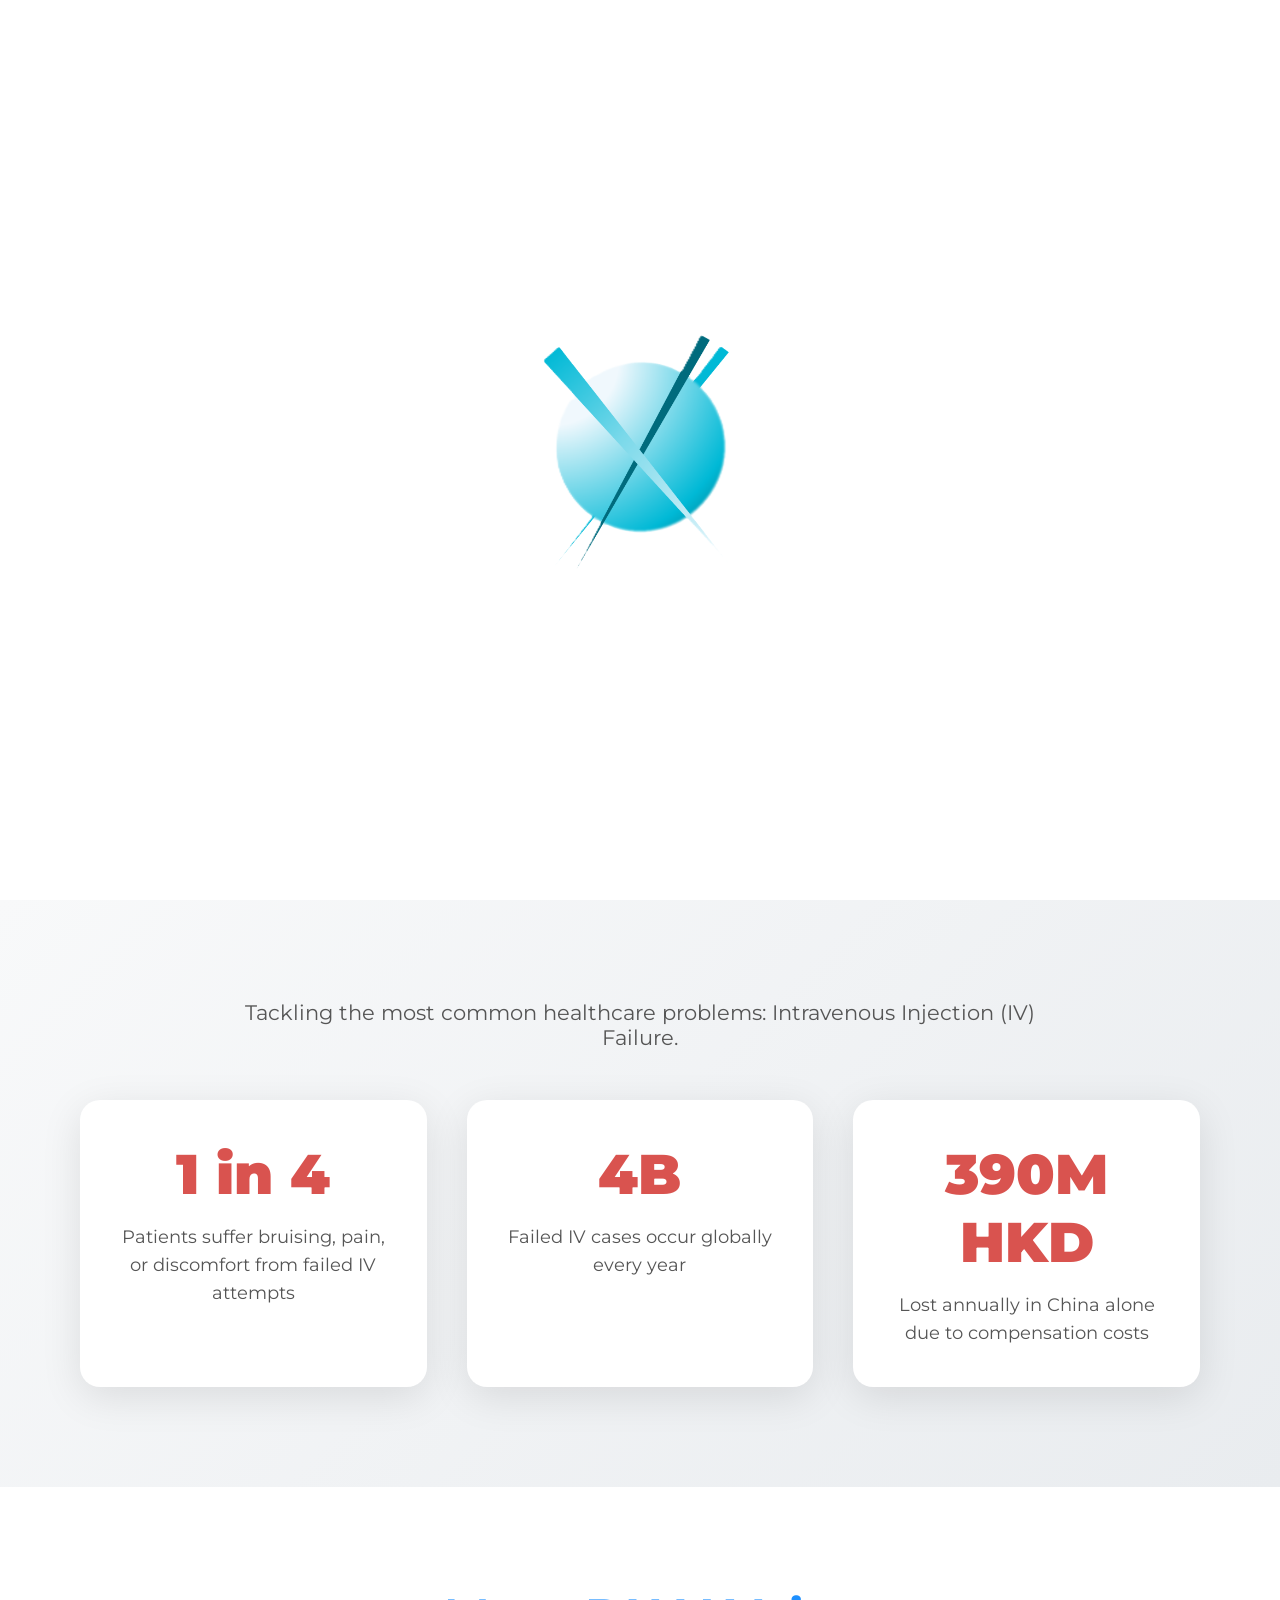
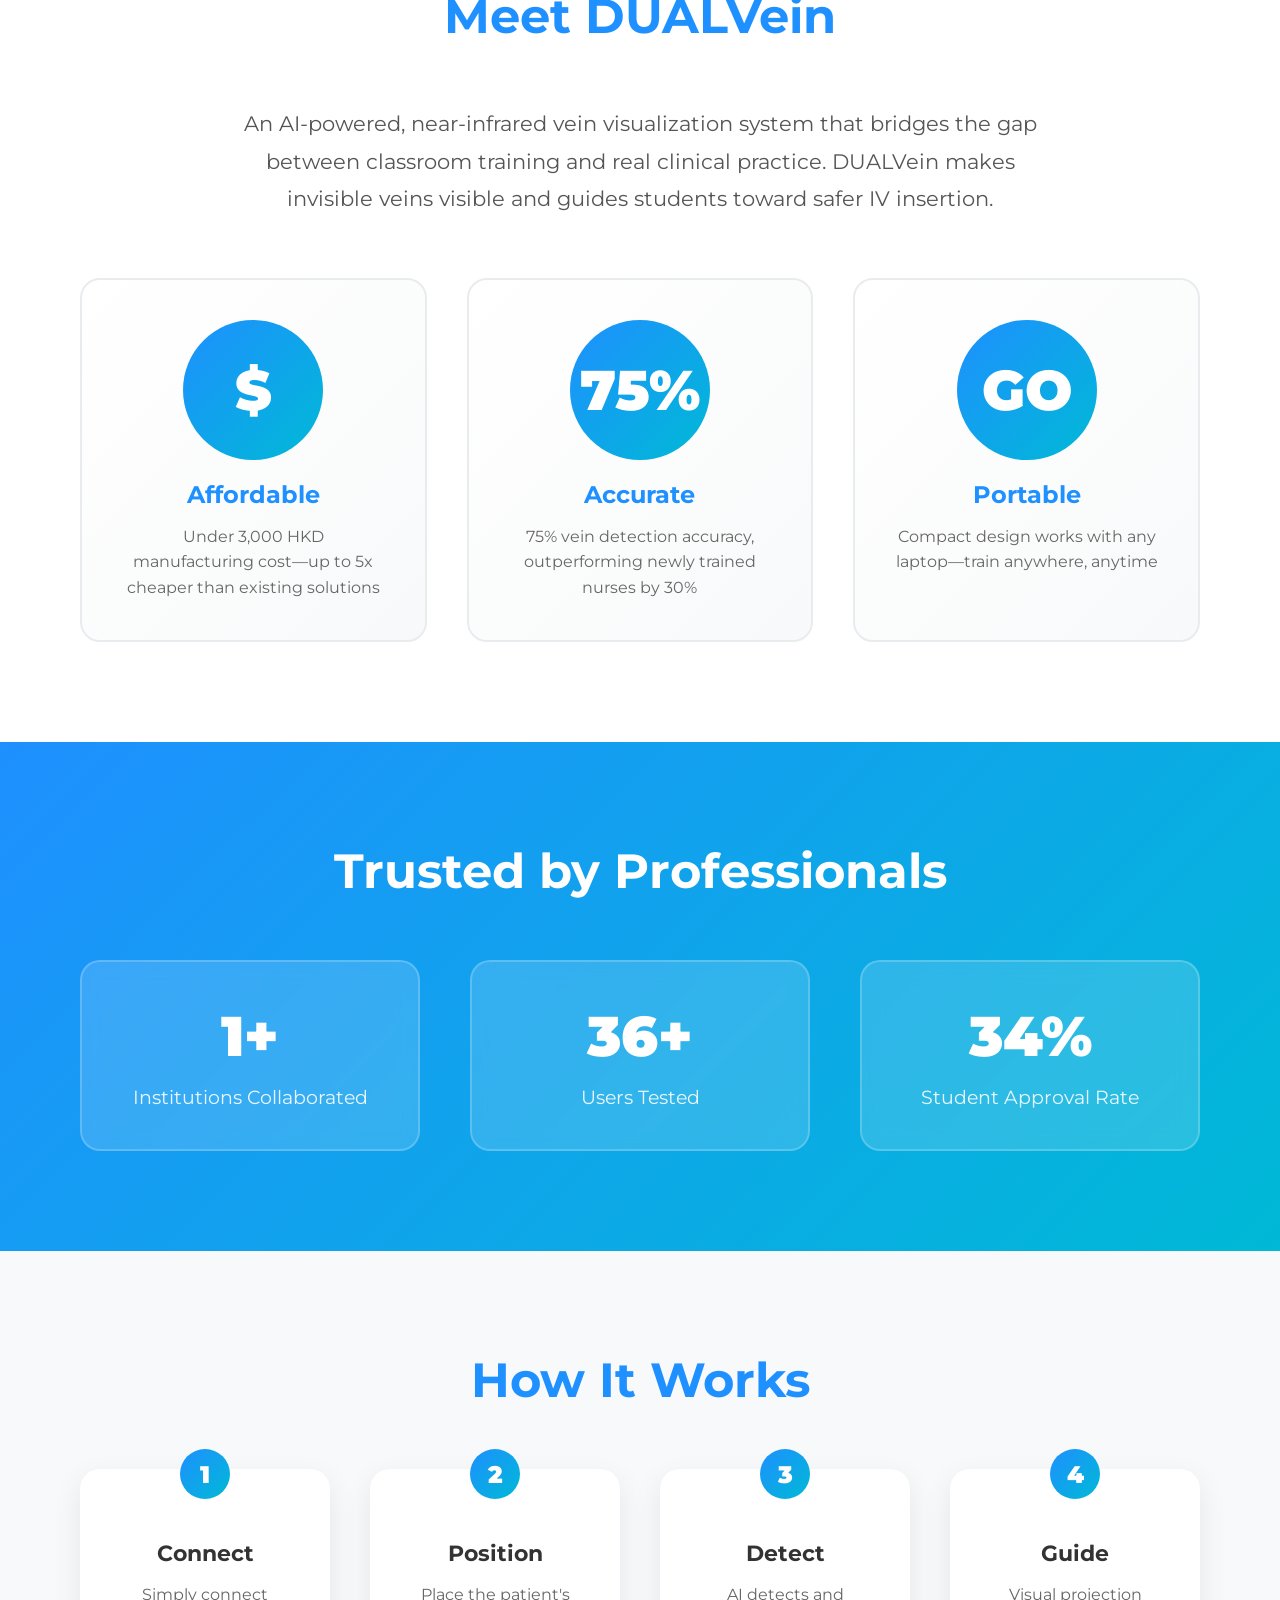
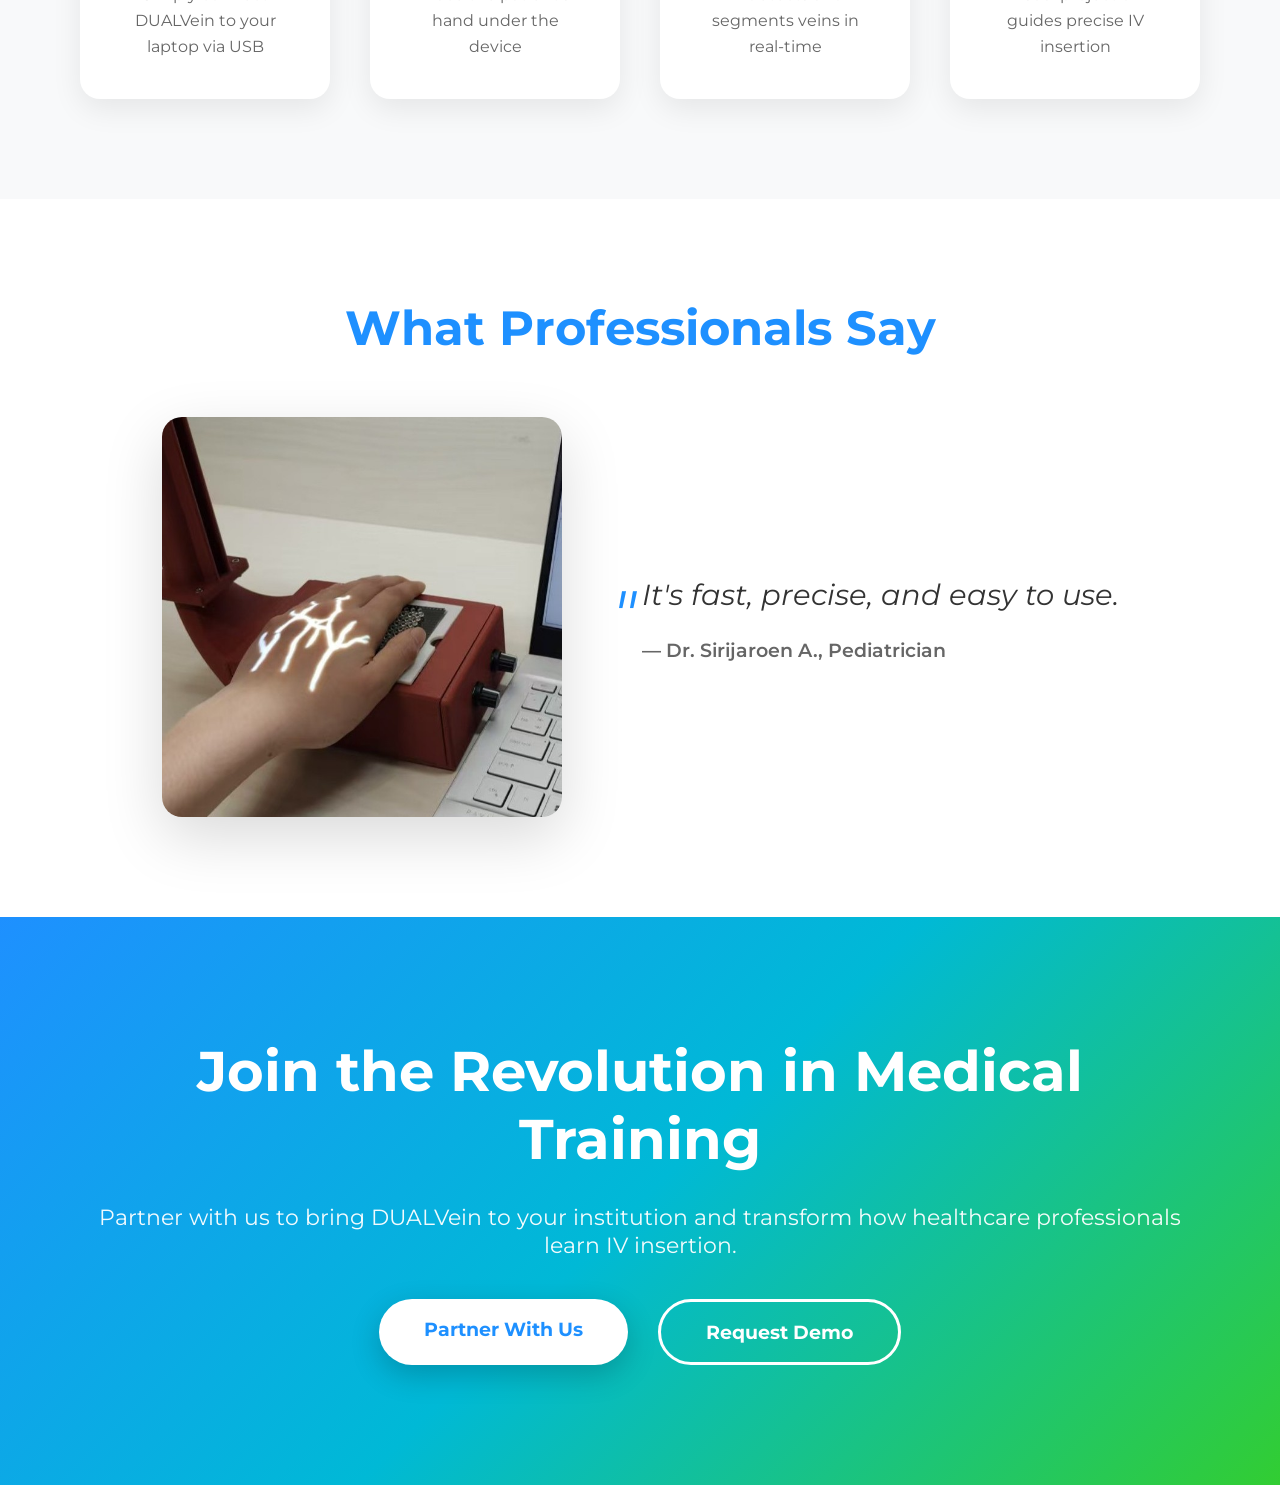
==== commit 8e1431c3: "add contact and product.html" ====
--- a/index.html
+++ b/index.html
@@ -663,9 +663,8 @@
 
   <!-- Problem Section -->
   <section class="content-section problem-section">
-    <h2 class="problem-headline">The $390M Problem</h2>
     <p style="text-align: center; font-size: 1.3rem; color: #555; max-width: 800px; margin: 0 auto 40px;">
-      Every 3 minutes, nearly 50,000 patients worldwide receive an IV injection. But the painful truth is that many of these procedures fail on the first attempt.
+      Tackling the most common healthcare problems: Intravenous Injection (IV) Failure.
     </p>
     <div class="problem-grid" id="problem-grid">
       <div class="problem-card">
@@ -679,10 +678,6 @@
       <div class="problem-card">
         <div class="problem-number">390M HKD</div>
         <p>Lost annually in China alone due to compensation costs</p>
-      </div>
-      <div class="problem-card">
-        <div class="problem-number">50K</div>
-        <p>IVs administered every 3 minutes worldwide</p>
       </div>
     </div>
   </section>
@@ -705,11 +700,6 @@
         <p>75% vein detection accuracy, outperforming newly trained nurses by 30%</p>
       </div>
       <div class="benefit-card">
-        <div class="benefit-icon">3</div>
-        <h3>Simple to Use</h3>
-        <p>Connect, turn on, place hand, and click—ready in seconds</p>
-      </div>
-      <div class="benefit-card">
         <div class="benefit-icon">GO</div>
         <h3>Portable</h3>
         <p>Compact design works with any laptop—train anywhere, anytime</p>
@@ -725,10 +715,12 @@
         <h3 data-count="5">0+</h3>
         <p>Institutions Collaborated</p>
       </div>
+       <!-- 
       <div class="stat-box">
         <h3 data-count="75">0%</h3>
         <p>Accuracy Achieved</p>
       </div>
+    -->
       <div class="stat-box">
         <h3 data-count="100">0+</h3>
         <p>Users Tested</p>
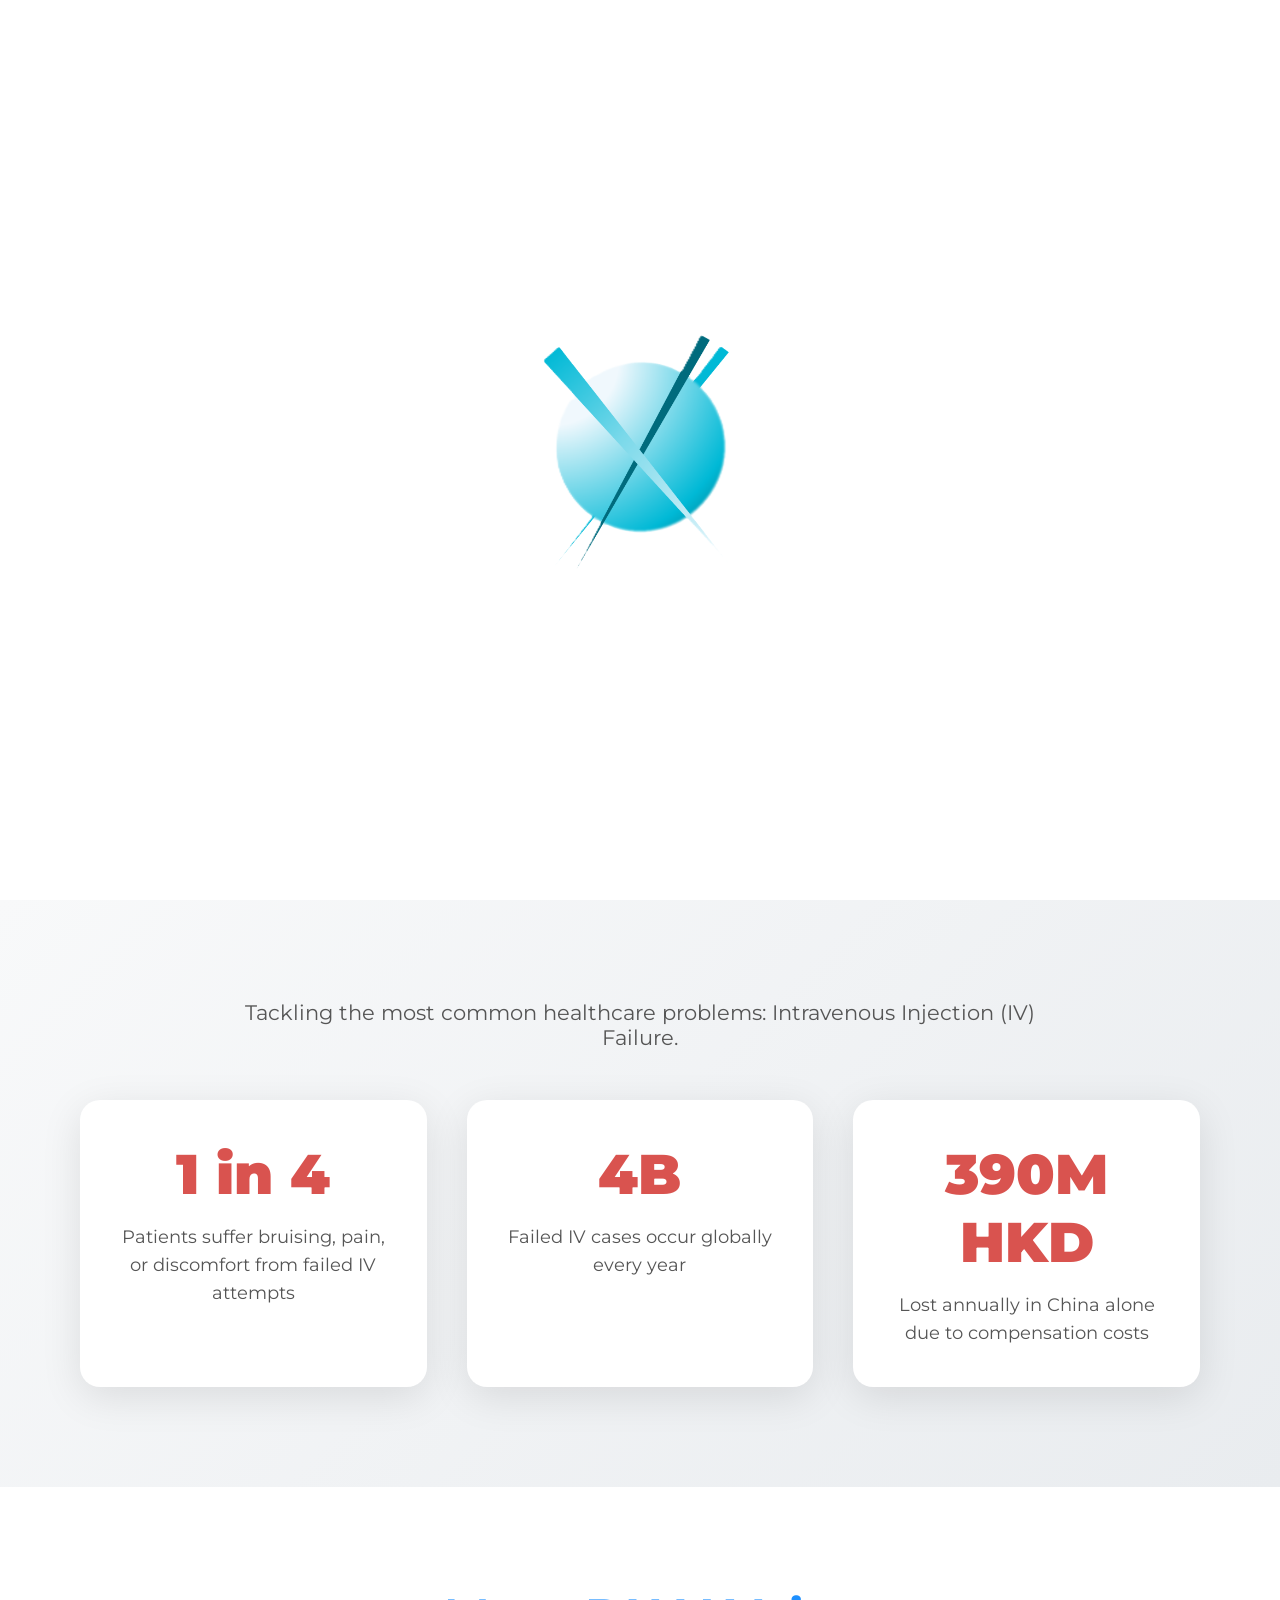
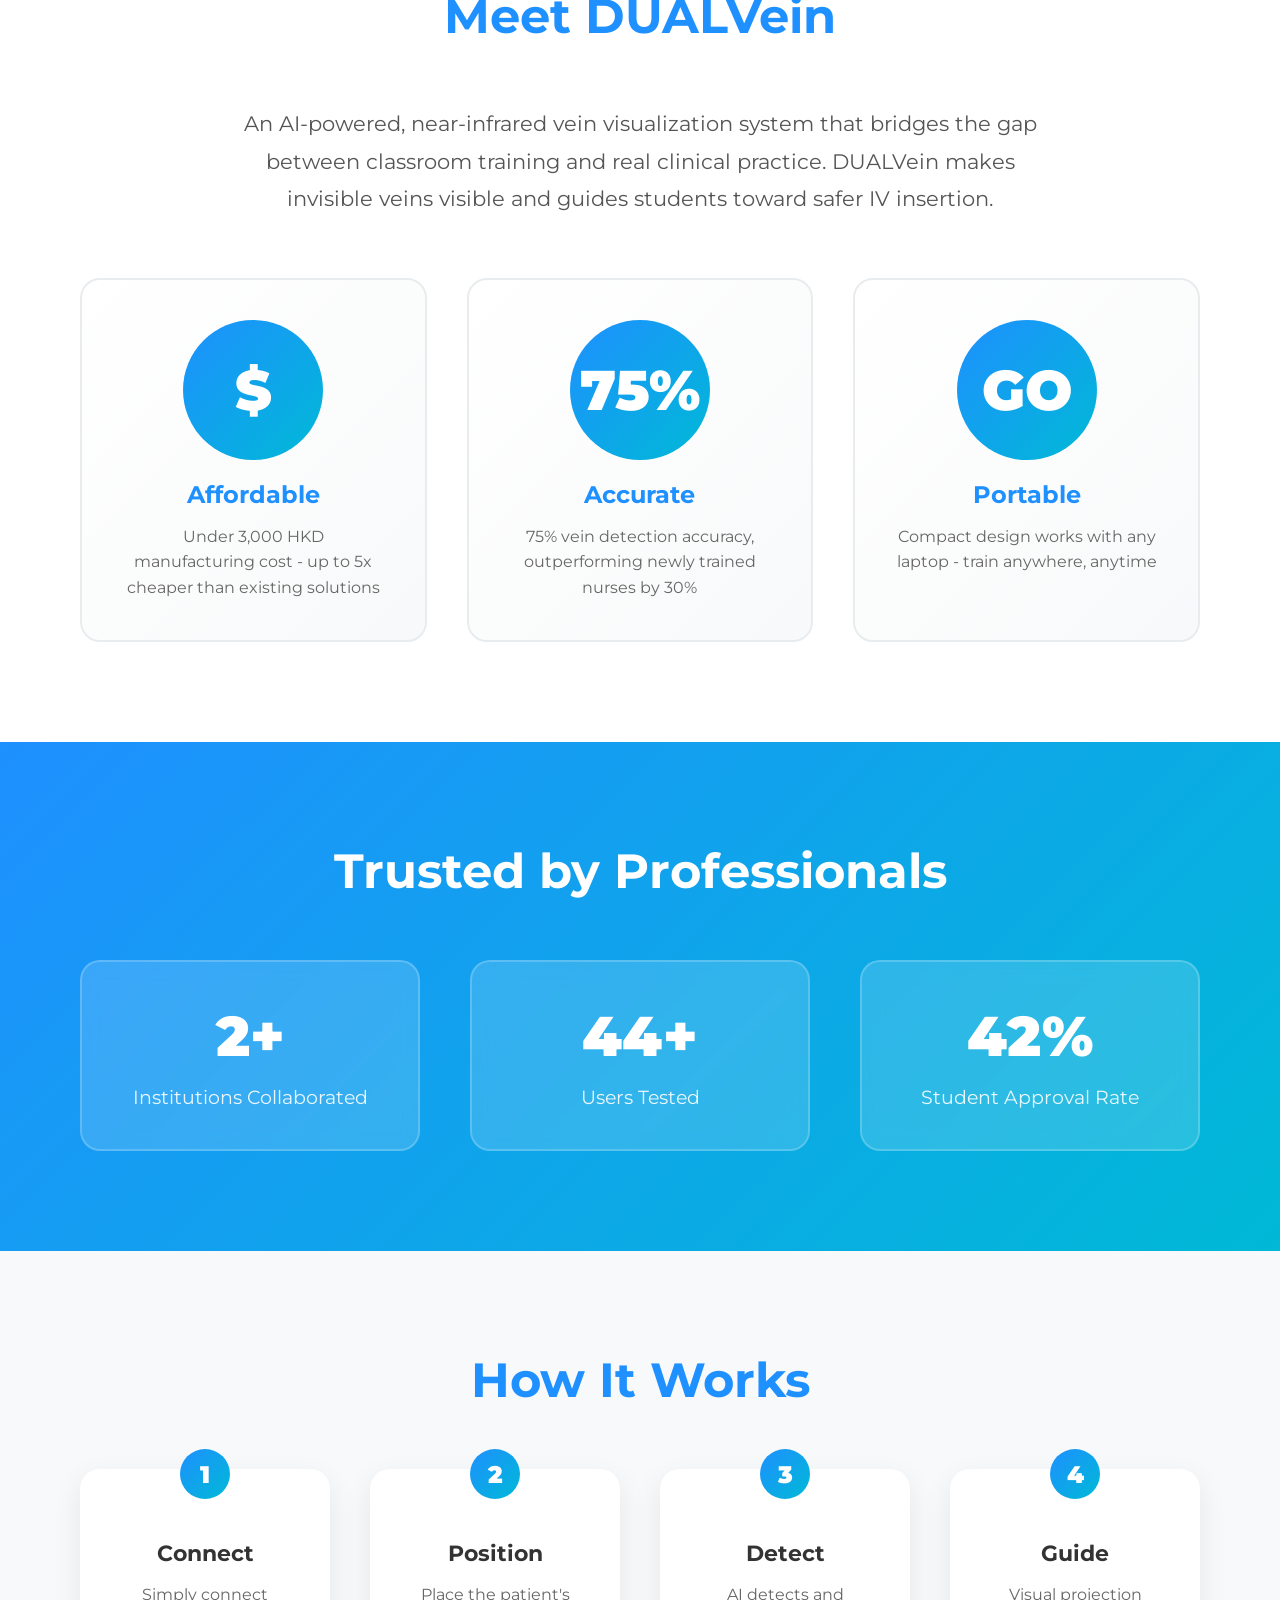
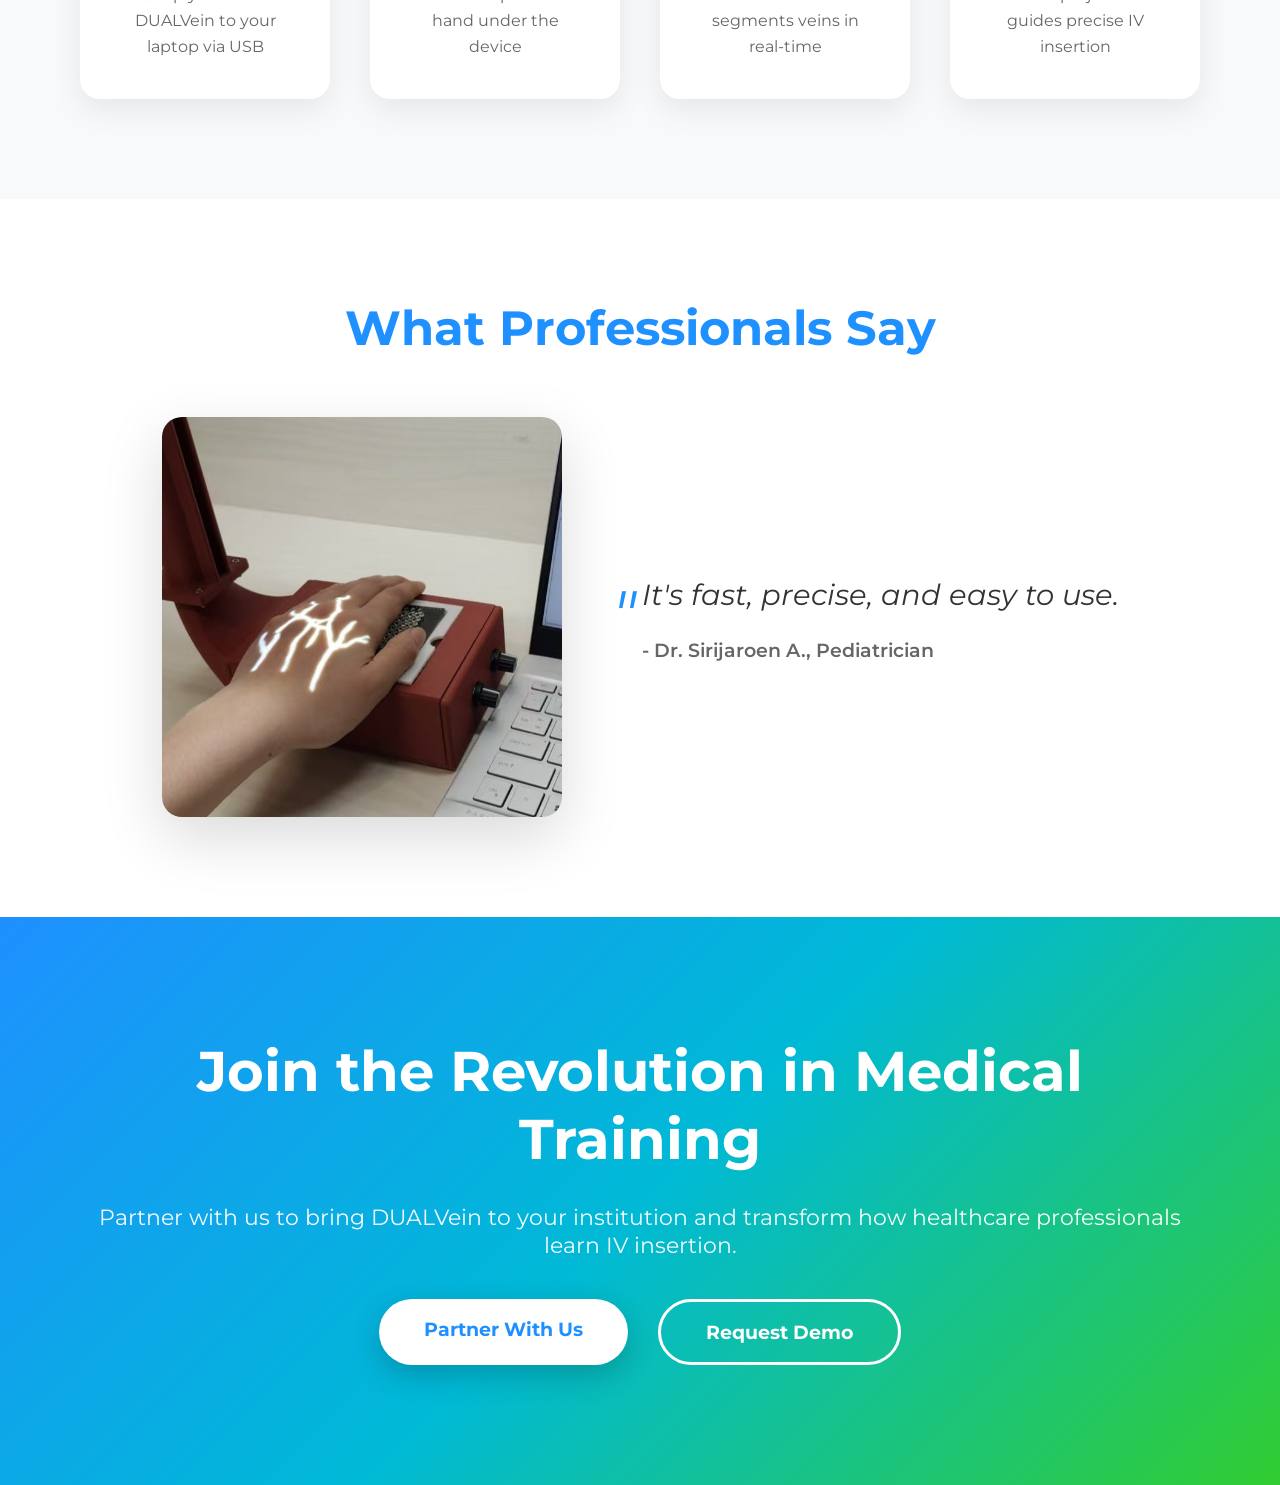
==== commit 244d8910: "HKChallenge version" ====
--- a/index.html
+++ b/index.html
@@ -656,6 +656,7 @@
     <ul>
       <li><a href="index.html">Home</a></li>
       <li><a href="about.html">About Us</a></li>
+      <li><a href="learning.html">Learning Hub</a></li>
       <li><a href="product.html">Product</a></li>
       <li><a href="contact.html">Contact Us</a></li>
     </ul>
@@ -692,7 +693,7 @@
       <div class="benefit-card">
         <div class="benefit-icon">$</div> 
         <h3>Affordable</h3>
-        <p>Under 3,000 HKD manufacturing cost—up to 5x cheaper than existing solutions</p>
+        <p>Under 3,000 HKD manufacturing cost - up to 5x cheaper than existing solutions</p>
       </div>
       <div class="benefit-card">
         <div class="benefit-icon">75%</div>
@@ -702,7 +703,7 @@
       <div class="benefit-card">
         <div class="benefit-icon">GO</div>
         <h3>Portable</h3>
-        <p>Compact design works with any laptop—train anywhere, anytime</p>
+        <p>Compact design works with any laptop - train anywhere, anytime</p>
       </div>
     </div>
   </section>
@@ -766,7 +767,7 @@
       <img src="assets/Realuse1.jpg" alt="DUALVein in action" class="real-image">
       <div class="testimonial-text">
         <p>It's fast, precise, and easy to use.</p>
-        <h4>— Dr. Sirijaroen A., Pediatrician</h4>
+        <h4> -  Dr. Sirijaroen A., Pediatrician</h4>
       </div>
     </div>
   </section>
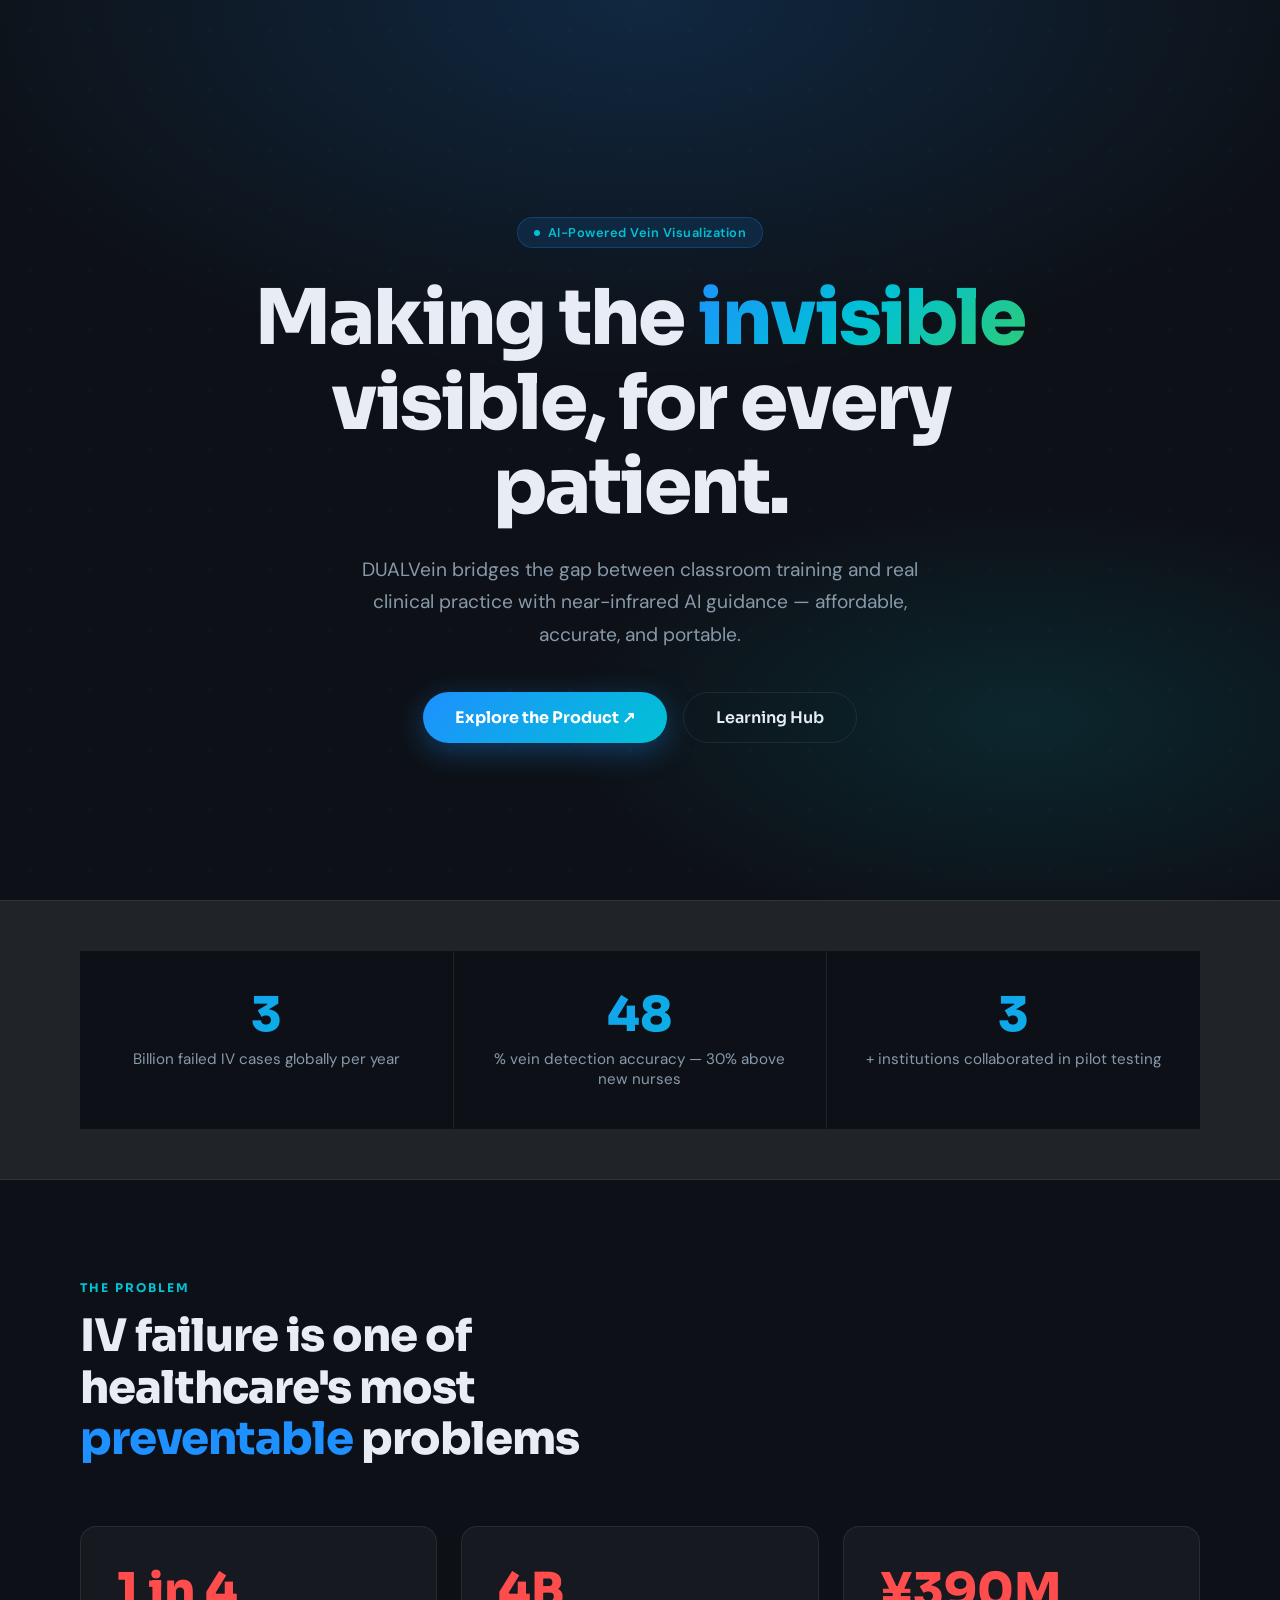
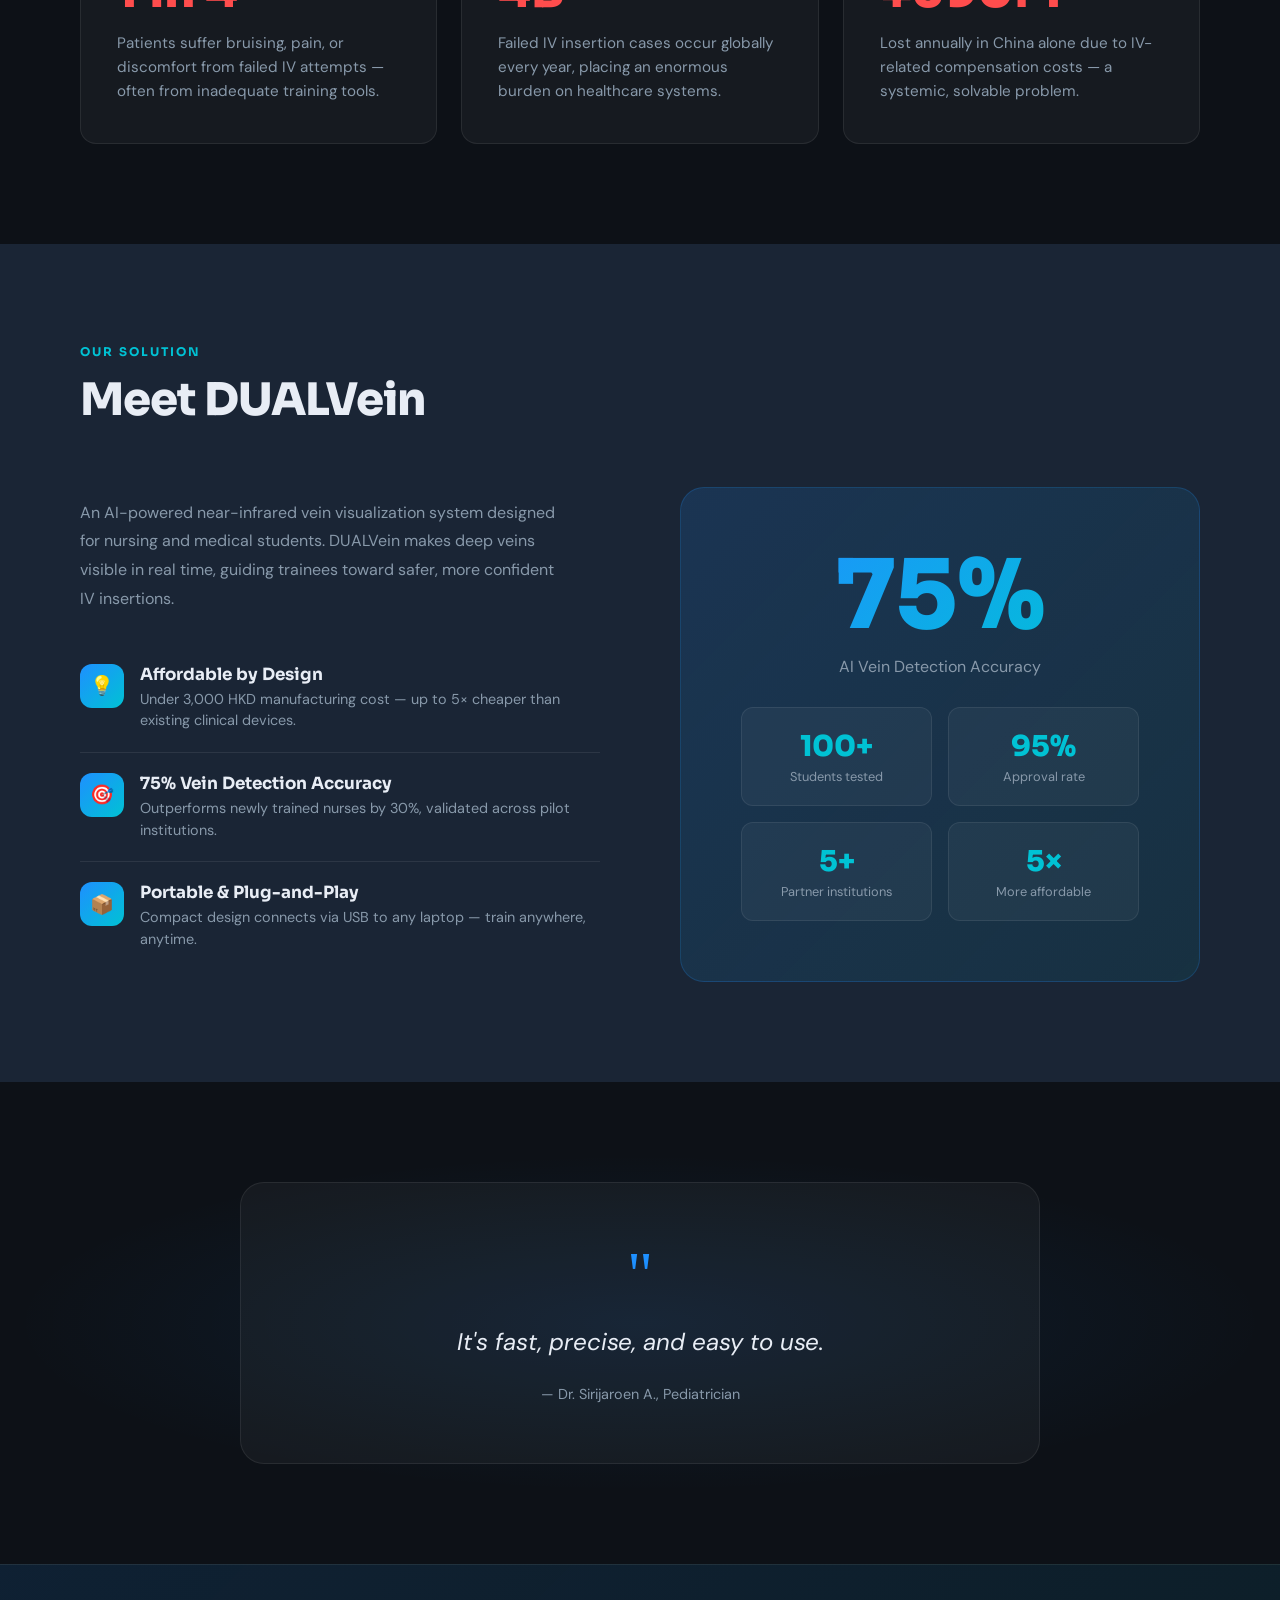
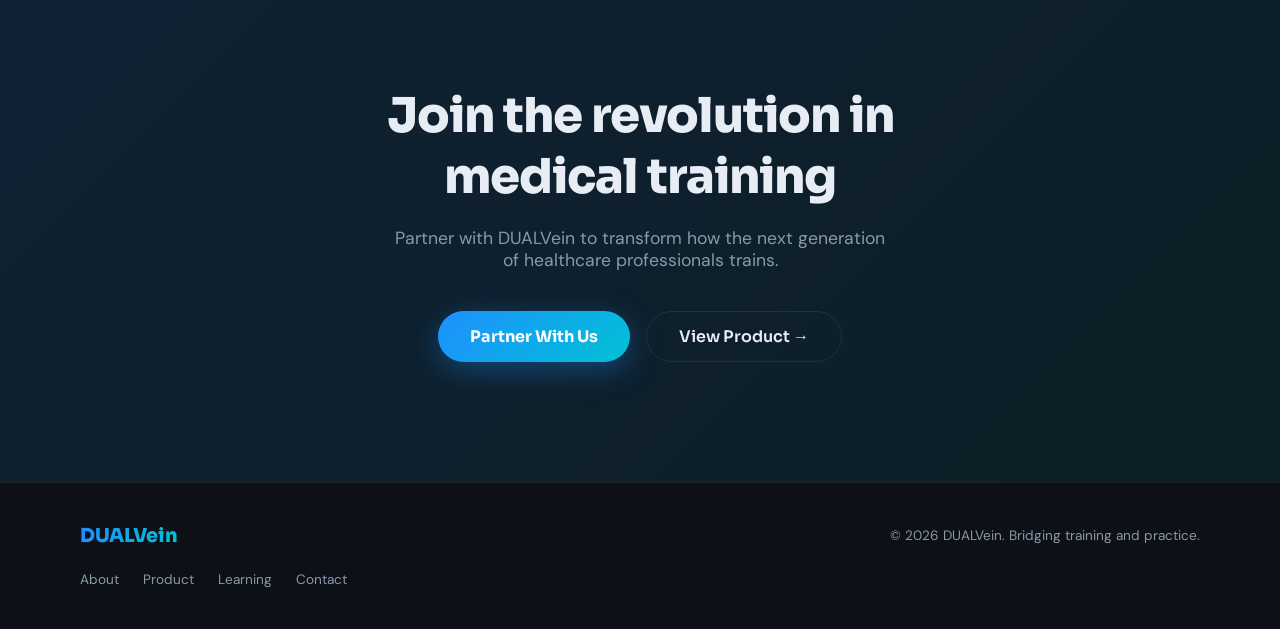
==== commit 0ceffbc8: "update DUALVein 20260522 - make it looks more professional using Claude to maximize the look. Will d" ====
--- a/index.html
+++ b/index.html
@@ -1,888 +1,555 @@
 <!DOCTYPE html>
 <html lang="en">
 <head>
-  <meta charset="UTF-8" />
-  <meta name="viewport" content="width=device-width, initial-scale=1.0" />
-  <title>DUALVein - Revolutionary Vein Visualization</title>
-  <link href="https://fonts.googleapis.com/css2?family=Montserrat:wght@400;600;700;900&display=swap" rel="stylesheet">
-  <style>
-    * {
-      margin: 0;
-      padding: 0;
-      box-sizing: border-box;
-    }
-    
-    body {
-      font-family: 'Montserrat', sans-serif;
-      overflow-x: hidden;
-      background: #ffffff;
-    }
-
-    /* Hero Section */
-    .hero {
-      position: relative;
-      height: 100vh;
-      display: flex;
-      justify-content: center;
-      align-items: center;
-      overflow: hidden;
-      background: #ffffff;
-    }
-
-    .circle-bg {
-      position: absolute;
-      width: 100%;
-      height: 100%;
-      overflow: hidden;
-      top: 0;
-      left: 0;
-      z-index: 0;
-    }
-
-    .circle {
-      position: absolute;
-      border-radius: 50%;
-      opacity: 0;
-      filter: blur(80px);
-      transition: opacity 1.5s ease;
-    }
-
-    .circle.show {
-      opacity: 0.8;
-    }
-
-    .circle.fade {
-      opacity: 0.05;
-    }
-
-    .circle-left {
-      background: linear-gradient(135deg, #1E90FF, #00B9D6);
-      width: 600px;
-      height: 600px;
-      top: -200px;
-      left: -200px;
-      animation: moveLeft 5s infinite alternate ease-in-out;
-    }
-
-    .circle-right {
-      background: linear-gradient(135deg, #00B9D6, #32CD32);
-      width: 700px;
-      height: 700px;
-      bottom: -250px;
-      right: -250px;
-      animation: moveRight 8s infinite alternate ease-in-out;
-    }
-
-    .circle-middle {
-      background: linear-gradient(135deg, #32CD32, #1E90FF);
-      width: 500px;
-      height: 500px;
-      top: 30%;
-      left: 50%;
-      transform: translateX(-50%);
-      animation: pulse 1s infinite alternate ease-in-out;
-    }
-
-    @keyframes moveLeft {
-      0% { transform: translate(0, 0); }
-      100% { transform: translate(100px, 100px); }
-    }
-
-    @keyframes moveRight {
-      0% { transform: translate(0, 0); }
-      100% { transform: translate(-80px, -80px); }
-    }
-
-    @keyframes pulse {
-      0% { transform: translateX(-50%) scale(1); }
-      100% { transform: translateX(-50%) scale(1.2); }
-    }
-  
-    .benefit-icon {
-      width: 140px;
-      height: 140px;
-      background: linear-gradient(135deg, #1E90FF, #00B9D6);
-      border-radius: 50%;
-      display: flex;
-      align-items: center;
-      justify-content: center;
-      margin: 0 auto 20px;
-      font-size: 1.8rem;
-      color: white;
-      font-weight: 900;
-    }
-    .hero-content {
-      text-align: center;
-      z-index: 2;
-      position: relative;
-    }
-
-    .logo {
-      width: 700px;
-      max-width: 90vw;
-      transition: opacity 1s ease-out;
-    }
-
-    .logo.hide {
-      opacity: 0;
-    }
-
-    .hero-content h1 {
-      font-size: 7rem;
-      font-weight: 900;
-      margin-top: 20px;
-      background: linear-gradient(135deg, #1E90FF, #00B9D6, #32CD32);
-      -webkit-background-clip: text;
-      background-clip: text;
-      -webkit-text-fill-color: transparent;
-      opacity: 0;
-      transition: opacity 2s ease;
-      letter-spacing: -2px;
-    }
-
-    .hero-content h1.show {
-      opacity: 1;
-    }
-
-    .hero-content p {
-      color: #333;
-      font-size: 1.5rem;
-      font-style: italic;
-      font-weight: 400;
-      opacity: 0;
-      transition: opacity 2s ease;
-      margin-top: 15px;
-      letter-spacing: 0.5px;
-    }
-
-    .hero-content p.show {
-      opacity: 1;
-    }
-
-    .cta-button {
-      display: inline-block;
-      margin-top: 30px;
-      padding: 15px 40px;
-      background: linear-gradient(135deg, #1E90FF, #00B9D6);
-      color: white;
-      text-decoration: none;
-      border-radius: 50px;
-      font-weight: 600;
-      font-size: 1.1rem;
-      opacity: 0;
-      transition: all 0.3s ease;
-      box-shadow: 0 10px 30px rgba(30, 144, 255, 0.3);
-    }
-
-    .cta-button.show {
-      opacity: 1;
-    }
-
-    .cta-button:hover {
-      transform: translateY(-3px);
-      box-shadow: 0 15px 40px rgba(30, 144, 255, 0.4);
-    }
-
-    .hidden {
-      display: none;
-    }
-
-    /* Navbar */
-    nav {
-      position: fixed;
-      top: 0;
-      left: 0;
-      width: 100%;
-      background: rgba(255, 255, 255, 0.95);
-      backdrop-filter: blur(10px);
-      padding: 20px 60px;
-      display: flex;
-      justify-content: center;
-      box-shadow: 0 2px 20px rgba(0, 0, 0, 0.08);
-      z-index: 100;
-      opacity: 0;
-      transition: opacity 1.2s ease;
-      pointer-events: none;
-    }
-
-    nav.show {
-      opacity: 1;
-      pointer-events: auto;
-    }
-
-    nav ul {
-      display: flex;
-      gap: 50px;
-      list-style: none;
-      align-items: center;
-    }
-
-    nav a {
-      text-decoration: none;
-      color: #333;
-      font-weight: 600;
-      font-size: 1rem;
-      transition: color 0.3s;
-      position: relative;
-    }
-
-    nav a:hover {
-      color: #1E90FF;
-    }
-
-    nav a::after {
-      content: '';
-      position: absolute;
-      bottom: -5px;
-      left: 0;
-      width: 0;
-      height: 2px;
-      background: #1E90FF;
-      transition: width 0.3s ease;
-    }
-
-    nav a:hover::after {
-      width: 100%;
-    }
-
-    /* Section Styles */
-    .content-section {
-      padding: 100px 80px;
-      position: relative;
-    }
-
-    .content-section h2 {
-      font-size: 3rem;
-      font-weight: 700;
-      text-align: center;
-      margin-bottom: 60px;
-      color: #1E90FF;
-    }
-
-    /* Problem Section */
-    .problem-section {
-      background: linear-gradient(135deg, #f8f9fa 0%, #e9ecef 100%);
-    }
-
-    .problem-headline {
-      font-size: 3.5rem;
-      font-weight: 900;
-      text-align: center;
-      color: #d9534f;
-      margin-bottom: 40px;
-    }
-
-    .problem-grid {
-      display: grid;
-      grid-template-columns: repeat(auto-fit, minmax(250px, 1fr));
-      gap: 40px;
-      margin-top: 50px;
-    }
-
-    .problem-card {
-      background: white;
-      padding: 40px;
-      border-radius: 20px;
-      text-align: center;
-      box-shadow: 0 10px 40px rgba(0, 0, 0, 0.1);
-      transform: translateY(50px);
-      opacity: 0;
-      transition: all 0.6s ease;
-    }
-
-    .problem-card.show {
-      transform: translateY(0);
-      opacity: 1;
-    }
-
-    .problem-card:hover {
-      transform: translateY(-10px);
-      box-shadow: 0 20px 50px rgba(0, 0, 0, 0.15);
-    }
-
-    .problem-number {
-      font-size: 3.5rem;
-      font-weight: 900;
-      color: #d9534f;
-      margin-bottom: 15px;
-    }
-
-    .problem-card p {
-      font-size: 1.1rem;
-      color: #555;
-      line-height: 1.6;
-    }
-
-    /* Solution Section */
-    .solution-section {
-      background: white;
-    }
-
-    .solution-intro {
-      text-align: center;
-      max-width: 800px;
-      margin: 0 auto 60px;
-      font-size: 1.3rem;
-      color: #555;
-      line-height: 1.8;
-    }
-
-    .benefits-grid {
-      display: grid;
-      grid-template-columns: repeat(auto-fit, minmax(280px, 1fr));
-      gap: 40px;
-      margin-top: 60px;
-    }
-
-    .benefit-card {
-      background: linear-gradient(135deg, #ffffff 0%, #f8f9fa 100%);
-      padding: 40px;
-      border-radius: 20px;
-      text-align: center;
-      border: 2px solid #e9ecef;
-      transition: all 0.4s ease;
-      transform: translateY(30px);
-      opacity: 0;
-    }
-
-    .benefit-card.show {
-      transform: translateY(0);
-      opacity: 1;
-    }
-
-    .benefit-card:hover {
-      border-color: #1E90FF;
-      box-shadow: 0 15px 50px rgba(30, 144, 255, 0.2);
-      transform: translateY(-10px);
-    }
-
-    .benefit-icon {
-      font-size: 3.5rem;
-      margin-bottom: 20px;
-    }
-
-    .benefit-card h3 {
-      font-size: 1.5rem;
-      color: #1E90FF;
-      margin-bottom: 15px;
-      font-weight: 700;
-    }
-
-    .benefit-card p {
-      color: #666;
-      line-height: 1.6;
-      font-size: 1rem;
-    }
-
-    /* Stats Section */
-    .stats-section {
-      background: linear-gradient(135deg, #1E90FF 0%, #00B9D6 100%);
-      color: white;
-    }
-
-    .stats-section h2 {
-      color: white;
-    }
-
-    .stats-container {
-      display: grid;
-      grid-template-columns: repeat(auto-fit, minmax(250px, 1fr));
-      gap: 50px;
-      margin-top: 50px;
-    }
-
-    .stat-box {
-      background: rgba(255, 255, 255, 0.15);
-      backdrop-filter: blur(10px);
-      padding: 40px;
-      border-radius: 20px;
-      text-align: center;
-      border: 2px solid rgba(255, 255, 255, 0.2);
-      opacity: 0;
-      transform: translateY(50px);
-      transition: all 0.6s ease;
-    }
-
-    .stat-box.show {
-      opacity: 1;
-      transform: translateY(0);
-    }
-
-    .stat-box:hover {
-      background: rgba(255, 255, 255, 0.25);
-      transform: translateY(-10px);
-    }
-
-    .stat-box h3 {
-      font-size: 3.5rem;
-      font-weight: 900;
-      color: white;
-      margin-bottom: 15px;
-    }
-
-    .stat-box p {
-      font-size: 1.2rem;
-      color: rgba(255, 255, 255, 0.9);
-    }
-
-    /* How It Works Section */
-    .how-it-works-section {
-      background: #f8f9fa;
-    }
-
-    .steps-container {
-      display: grid;
-      grid-template-columns: repeat(auto-fit, minmax(250px, 1fr));
-      gap: 40px;
-      margin-top: 60px;
-    }
-
-    .step-card {
-      background: white;
-      padding: 40px;
-      border-radius: 20px;
-      text-align: center;
-      position: relative;
-      box-shadow: 0 10px 30px rgba(0, 0, 0, 0.08);
-      transform: scale(0.9);
-      opacity: 0;
-      transition: all 0.5s ease;
-    }
-
-    .step-card.show {
-      transform: scale(1);
-      opacity: 1;
-    }
-
-    .step-number {
-      position: absolute;
-      top: -20px;
-      left: 50%;
-      transform: translateX(-50%);
-      width: 50px;
-      height: 50px;
-      background: linear-gradient(135deg, #1E90FF, #00B9D6);
-      color: white;
-      border-radius: 50%;
-      display: flex;
-      align-items: center;
-      justify-content: center;
-      font-size: 1.5rem;
-      font-weight: 900;
-    }
-
-    .step-card h3 {
-      margin-top: 30px;
-      font-size: 1.4rem;
-      color: #333;
-      margin-bottom: 15px;
-    }
-
-    .step-card p {
-      color: #666;
-      line-height: 1.6;
-    }
-
-    /* Testimonials Section */
-    .testimonials-section {
-      background: white;
-    }
-
-    .testimonial-container {
-      display: flex;
-      align-items: center;
-      justify-content: center;
-      gap: 80px;
-      flex-wrap: wrap;
-      max-width: 1200px;
-      margin: 0 auto;
-      opacity: 0;
-      transform: translateY(30px);
-      transition: all 0.8s ease;
-    }
-
-    .testimonial-container.show {
-      opacity: 1;
-      transform: translateY(0);
-    }
-
-    .real-image {
-      width: 400px;
-      height: auto;
-      border-radius: 20px;
-      box-shadow: 0 20px 60px rgba(0, 0, 0, 0.15);
-    }
-
-    .testimonial-text {
-      max-width: 500px;
-    }
-
-    .testimonial-text p {
-      font-size: 1.8rem;
-      font-style: italic;
-      color: #333;
-      line-height: 1.6;
-      margin-bottom: 20px;
-      position: relative;
-    }
-
-    .testimonial-text p::before {
-      content: '"';
-      font-size: 4rem;
-      color: #1E90FF;
-      position: absolute;
-      left: -30px;
-      top: -10px;
-    }
-
-    .testimonial-text h4 {
-      font-size: 1.2rem;
-      color: #666;
-      font-weight: 600;
-    }
-
-    /* CTA Section */
-    .cta-section {
-      background: linear-gradient(135deg, #1E90FF 0%, #00B9D6 50%, #32CD32 100%);
-      color: white;
-      text-align: center;
-      padding: 120px 80px;
-    }
-
-    .cta-section h2 {
-      color: white;
-      font-size: 3.5rem;
-      margin-bottom: 30px;
-    }
-
-    .cta-section p {
-      font-size: 1.4rem;
-      margin-bottom: 40px;
-      opacity: 0.95;
-    }
-
-    .cta-buttons {
-      display: flex;
-      gap: 30px;
-      justify-content: center;
-      flex-wrap: wrap;
-    }
-
-    .cta-btn {
-      padding: 18px 45px;
-      font-size: 1.2rem;
-      font-weight: 700;
-      border-radius: 50px;
-      text-decoration: none;
-      transition: all 0.3s ease;
-      display: inline-block;
-    }
-
-    .cta-btn-primary {
-      background: white;
-      color: #1E90FF;
-      box-shadow: 0 10px 30px rgba(0, 0, 0, 0.2);
-    }
-
-    .cta-btn-primary:hover {
-      transform: translateY(-5px);
-      box-shadow: 0 15px 40px rgba(0, 0, 0, 0.3);
-    }
-
-    .cta-btn-secondary {
-      background: transparent;
-      color: white;
-      border: 3px solid white;
-    }
-
-    .cta-btn-secondary:hover {
-      background: white;
-      color: #1E90FF;
-      transform: translateY(-5px);
-    }
-
-    /* Responsive */
-    @media (max-width: 768px) {
-      .hero-content h1 {
-        font-size: 3.5rem;
-      }
-
-      .hero-content p {
-        font-size: 1.1rem;
-      }
-
-      .content-section {
-        padding: 60px 30px;
-      }
-
-      .content-section h2 {
-        font-size: 2rem;
-      }
-
-      .problem-headline {
-        font-size: 2.5rem;
-      }
-
-      nav {
-        padding: 15px 20px;
-      }
-
-      nav ul {
-        gap: 20px;
-      }
-    }
-  </style>
+<meta charset="UTF-8" />
+<meta name="viewport" content="width=device-width, initial-scale=1.0" />
+<title>DUALVein – Vein Visualization for Medical Training</title>
+<link href="https://fonts.googleapis.com/css2?family=Sora:wght@300;400;600;700;800&family=DM+Sans:ital,wght@0,400;0,500;1,400&display=swap" rel="stylesheet">
+<style>
+:root {
+  --blue: #1E90FF;
+  --cyan: #00C2D4;
+  --green: #2ECC71;
+  --dark: #0d1117;
+  --mid: #1a2535;
+  --text: #e8edf5;
+  --muted: #8899aa;
+  --card-bg: rgba(255,255,255,0.04);
+  --border: rgba(255,255,255,0.08);
+  --radius: 16px;
+}
+*, *::before, *::after { margin:0; padding:0; box-sizing:border-box; }
+html { scroll-behavior: smooth; }
+body {
+  font-family: 'DM Sans', sans-serif;
+  background: var(--dark);
+  color: var(--text);
+  overflow-x: hidden;
+}
+
+/* ── NAV ── */
+nav {
+  position: fixed; top:0; left:0; width:100%;
+  background: rgba(13,17,23,0.88);
+  backdrop-filter: blur(16px);
+  border-bottom: 1px solid var(--border);
+  padding: 0 60px;
+  display: flex; align-items: center; justify-content: space-between;
+  height: 68px;
+  z-index: 200;
+  opacity: 0; transform: translateY(-10px);
+  transition: opacity .6s ease, transform .6s ease;
+}
+nav.visible { opacity:1; transform:translateY(0); }
+.nav-logo {
+  font-family: 'Sora', sans-serif;
+  font-size: 1.45rem; font-weight: 800;
+  background: linear-gradient(90deg, var(--blue), var(--cyan));
+  -webkit-background-clip: text; background-clip: text;
+  -webkit-text-fill-color: transparent;
+  letter-spacing: -.5px;
+  text-decoration: none;
+}
+nav ul { display:flex; gap:36px; list-style:none; align-items:center; }
+nav a {
+  font-family: 'Sora', sans-serif;
+  text-decoration:none; color: var(--muted);
+  font-size: .9rem; font-weight: 600;
+  transition: color .2s;
+}
+nav a:hover, nav a.active { color: var(--text); }
+.nav-cta {
+  background: linear-gradient(135deg, var(--blue), var(--cyan));
+  color: white !important;
+  padding: 8px 22px;
+  border-radius: 50px;
+  font-size: .85rem !important;
+  transition: opacity .2s !important;
+}
+.nav-cta:hover { opacity: .85; }
+
+/* ── HERO ── */
+.hero {
+  min-height: 100vh;
+  display: flex; flex-direction: column;
+  align-items: center; justify-content: center;
+  text-align: center;
+  padding: 120px 40px 60px;
+  position: relative; overflow: hidden;
+  background: radial-gradient(ellipse 80% 60% at 50% 0%, rgba(30,144,255,.18) 0%, transparent 70%),
+              radial-gradient(ellipse 60% 40% at 80% 80%, rgba(0,194,212,.12) 0%, transparent 60%),
+              var(--dark);
+}
+.hero::before {
+  content:'';
+  position:absolute; inset:0;
+  background: url("data:image/svg+xml,%3Csvg width='60' height='60' viewBox='0 0 60 60' xmlns='http://www.w3.org/2000/svg'%3E%3Cg fill='none' fill-rule='evenodd'%3E%3Cg fill='%231E90FF' fill-opacity='0.04'%3E%3Ccircle cx='30' cy='30' r='1.5'/%3E%3C/g%3E%3C/g%3E%3C/svg%3E");
+  pointer-events:none;
+}
+.hero-badge {
+  display: inline-flex; align-items: center; gap: 8px;
+  background: rgba(30,144,255,.12);
+  border: 1px solid rgba(30,144,255,.25);
+  border-radius: 50px;
+  padding: 6px 16px;
+  font-size: .8rem; font-weight: 600;
+  color: var(--cyan);
+  margin-bottom: 28px;
+  letter-spacing: .5px;
+  animation: fadeUp .8s ease forwards;
+}
+.hero-badge span { width:6px; height:6px; background:var(--cyan); border-radius:50%; animation: pulse 1.5s infinite; }
+@keyframes pulse { 0%,100%{opacity:1} 50%{opacity:.3} }
+.hero h1 {
+  font-family: 'Sora', sans-serif;
+  font-size: clamp(2.8rem, 6vw, 5.2rem);
+  font-weight: 800;
+  line-height: 1.1;
+  letter-spacing: -2px;
+  max-width: 820px;
+  animation: fadeUp .9s .1s ease both;
+}
+.hero h1 .grad {
+  background: linear-gradient(135deg, var(--blue), var(--cyan) 50%, var(--green));
+  -webkit-background-clip: text; background-clip: text;
+  -webkit-text-fill-color: transparent;
+}
+.hero p {
+  font-size: 1.2rem; color: var(--muted);
+  max-width: 560px; margin: 24px auto 0;
+  line-height: 1.7;
+  animation: fadeUp 1s .2s ease both;
+}
+.hero-buttons {
+  display: flex; gap: 16px; justify-content: center;
+  flex-wrap: wrap; margin-top: 40px;
+  animation: fadeUp 1s .35s ease both;
+}
+.btn-primary {
+  display: inline-flex; align-items: center; gap: 8px;
+  padding: 14px 32px;
+  background: linear-gradient(135deg, var(--blue), var(--cyan));
+  color: white; border-radius: 50px;
+  font-family: 'Sora', sans-serif;
+  font-weight: 700; font-size: 1rem;
+  text-decoration: none;
+  box-shadow: 0 8px 30px rgba(30,144,255,.35);
+  transition: transform .2s, box-shadow .2s;
+}
+.btn-primary:hover { transform: translateY(-2px); box-shadow: 0 12px 40px rgba(30,144,255,.45); }
+.btn-ghost {
+  display: inline-flex; align-items: center; gap: 8px;
+  padding: 14px 32px;
+  background: transparent;
+  color: var(--text); border: 1.5px solid var(--border);
+  border-radius: 50px;
+  font-family: 'Sora', sans-serif;
+  font-weight: 600; font-size: 1rem;
+  text-decoration: none;
+  transition: border-color .2s, background .2s;
+}
+.btn-ghost:hover { border-color: rgba(255,255,255,.25); background: rgba(255,255,255,.05); }
+
+/* ── STATS STRIP ── */
+.stats-strip {
+  padding: 50px 80px;
+  display: grid;
+  grid-template-columns: repeat(3, 1fr);
+  gap: 1px;
+  background: var(--border);
+  border-top: 1px solid var(--border);
+  border-bottom: 1px solid var(--border);
+}
+.stat-cell {
+  background: var(--dark);
+  padding: 40px 30px;
+  text-align: center;
+  transition: background .3s;
+}
+.stat-cell:hover { background: rgba(30,144,255,.05); }
+.stat-cell .num {
+  font-family: 'Sora', sans-serif;
+  font-size: 3rem; font-weight: 800;
+  background: linear-gradient(135deg, var(--blue), var(--cyan));
+  -webkit-background-clip: text; background-clip: text;
+  -webkit-text-fill-color: transparent;
+  display: block; line-height: 1;
+}
+.stat-cell p { color: var(--muted); font-size: .95rem; margin-top: 10px; }
+
+/* ── PROBLEM ── */
+.section { padding: 100px 80px; }
+.section-label {
+  font-family: 'Sora', sans-serif;
+  font-size: .75rem; font-weight: 700;
+  letter-spacing: 2px;
+  color: var(--cyan);
+  text-transform: uppercase;
+  margin-bottom: 16px;
+}
+.section-title {
+  font-family: 'Sora', sans-serif;
+  font-size: clamp(2rem, 3.5vw, 2.8rem);
+  font-weight: 800;
+  letter-spacing: -1px;
+  line-height: 1.15;
+  max-width: 600px;
+}
+.section-title .accent { color: var(--blue); }
+
+.problem-grid {
+  display: grid;
+  grid-template-columns: repeat(3, 1fr);
+  gap: 24px;
+  margin-top: 60px;
+}
+.problem-card {
+  background: var(--card-bg);
+  border: 1px solid var(--border);
+  border-radius: var(--radius);
+  padding: 40px 36px;
+  position: relative; overflow: hidden;
+  transition: border-color .3s, transform .3s;
+  opacity: 0; transform: translateY(30px);
+  transition: opacity .6s ease, transform .6s ease, border-color .3s;
+}
+.problem-card.show { opacity:1; transform:translateY(0); }
+.problem-card:hover { border-color: rgba(30,144,255,.35); transform: translateY(-4px); }
+.problem-card::before {
+  content:'';
+  position:absolute; top:0; left:0; right:0; height:2px;
+  background: linear-gradient(90deg, var(--blue), var(--cyan));
+  transform: scaleX(0); transform-origin: left;
+  transition: transform .3s;
+}
+.problem-card:hover::before { transform: scaleX(1); }
+.problem-num {
+  font-family: 'Sora', sans-serif;
+  font-size: 3rem; font-weight: 800;
+  color: #ff4d4d;
+  line-height: 1;
+  margin-bottom: 16px;
+}
+.problem-card p { color: var(--muted); line-height: 1.6; font-size: .95rem; }
+
+/* ── SOLUTION ── */
+.solution-section { background: var(--mid); }
+.solution-grid {
+  display: grid;
+  grid-template-columns: 1fr 1fr;
+  gap: 80px;
+  align-items: center;
+  margin-top: 60px;
+}
+.solution-list { list-style: none; margin-top: 30px; }
+.solution-list li {
+  display: flex; gap: 16px; align-items: flex-start;
+  padding: 20px 0;
+  border-bottom: 1px solid var(--border);
+}
+.solution-list li:last-child { border-bottom: none; }
+.sol-icon {
+  width: 44px; height: 44px;
+  background: linear-gradient(135deg, var(--blue), var(--cyan));
+  border-radius: 12px;
+  display: flex; align-items: center; justify-content: center;
+  font-size: 1.2rem;
+  flex-shrink: 0;
+}
+.sol-text h4 {
+  font-family: 'Sora', sans-serif;
+  font-weight: 700; font-size: 1.05rem;
+  margin-bottom: 4px;
+}
+.sol-text p { color: var(--muted); font-size: .9rem; line-height: 1.5; }
+.solution-visual {
+  background: linear-gradient(135deg, rgba(30,144,255,.15), rgba(0,194,212,.08));
+  border: 1px solid rgba(30,144,255,.2);
+  border-radius: 24px;
+  padding: 60px;
+  text-align: center;
+  position: relative;
+}
+.solution-visual .big-stat {
+  font-family: 'Sora', sans-serif;
+  font-size: 6rem; font-weight: 800;
+  background: linear-gradient(135deg, var(--blue), var(--cyan));
+  -webkit-background-clip: text; background-clip: text;
+  -webkit-text-fill-color: transparent;
+  line-height: 1;
+}
+.solution-visual p { color: var(--muted); font-size: 1rem; margin-top: 12px; }
+.mini-stats {
+  display: grid; grid-template-columns: 1fr 1fr; gap: 16px;
+  margin-top: 30px;
+}
+.mini-stat {
+  background: rgba(255,255,255,.04);
+  border: 1px solid var(--border);
+  border-radius: 12px;
+  padding: 20px;
+  text-align: center;
+}
+.mini-stat .n {
+  font-family: 'Sora', sans-serif;
+  font-weight: 800; font-size: 1.8rem;
+  color: var(--cyan);
+}
+.mini-stat .l { color: var(--muted); font-size: .8rem; margin-top: 4px; }
+
+/* ── TESTIMONIAL ── */
+.quote-section {
+  padding: 100px 80px;
+  background: radial-gradient(ellipse 70% 50% at 50% 50%, rgba(30,144,255,.1), transparent 70%);
+}
+.quote-card {
+  max-width: 800px; margin: 0 auto;
+  background: var(--card-bg);
+  border: 1px solid var(--border);
+  border-radius: 24px;
+  padding: 60px;
+  text-align: center;
+  opacity: 0; transform: translateY(20px);
+  transition: opacity .7s ease, transform .7s ease;
+}
+.quote-card.show { opacity:1; transform:translateY(0); }
+.quote-mark { font-size: 4rem; color: var(--blue); line-height: 1; margin-bottom: 16px; font-family: Georgia, serif; }
+.quote-card blockquote {
+  font-size: 1.5rem; font-style: italic;
+  color: var(--text); line-height: 1.6;
+}
+.quote-card cite {
+  display: block; margin-top: 24px;
+  color: var(--muted); font-size: .9rem;
+  font-style: normal;
+}
+
+/* ── CTA ── */
+.cta-section {
+  padding: 120px 80px;
+  text-align: center;
+  background: linear-gradient(135deg, rgba(30,144,255,.12), rgba(0,194,212,.08));
+  border-top: 1px solid var(--border);
+}
+.cta-section h2 {
+  font-family: 'Sora', sans-serif;
+  font-size: clamp(2rem, 4vw, 3rem);
+  font-weight: 800;
+  letter-spacing: -1px;
+  max-width: 700px; margin: 0 auto;
+}
+.cta-section p { color: var(--muted); font-size: 1.1rem; margin: 20px auto 40px; max-width: 500px; }
+.cta-buttons { display:flex; gap:16px; justify-content:center; flex-wrap:wrap; }
+
+/* ── FOOTER ── */
+footer {
+  background: var(--dark);
+  border-top: 1px solid var(--border);
+  padding: 40px 80px;
+  display: flex; align-items: center; justify-content: space-between;
+  flex-wrap: wrap; gap: 20px;
+}
+.footer-logo {
+  font-family: 'Sora', sans-serif;
+  font-weight: 800; font-size: 1.2rem;
+  background: linear-gradient(90deg, var(--blue), var(--cyan));
+  -webkit-background-clip: text; background-clip: text;
+  -webkit-text-fill-color: transparent;
+}
+footer p { color: var(--muted); font-size: .85rem; }
+footer nav { position:static; background:none; border:none; padding:0; height:auto; opacity:1; transform:none; }
+footer nav ul { gap: 24px; }
+footer nav a { font-size:.85rem; font-family: 'DM Sans', sans-serif; font-weight:400; }
+
+@keyframes fadeUp { from{opacity:0;transform:translateY(20px)} to{opacity:1;transform:translateY(0)} }
+
+/* ── RESPONSIVE ── */
+@media (max-width: 900px) {
+  .stats-strip { grid-template-columns: 1fr; gap: 0; }
+  .problem-grid { grid-template-columns: 1fr; }
+  .solution-grid { grid-template-columns: 1fr; gap: 40px; }
+  .section { padding: 60px 24px; }
+  nav { padding: 0 24px; }
+  nav ul { display: none; }
+  footer { padding: 30px 24px; }
+  footer nav { display:none; }
+  .quote-card { padding: 40px 24px; }
+  .cta-section { padding: 80px 24px; }
+}
+</style>
 </head>
 <body>
 
-  <!-- Hero Section -->
-  <section class="hero">
-    <div class="circle-bg">
-      <div class="circle circle-left"></div>
-      <div class="circle circle-right"></div>
-      <div class="circle circle-middle"></div>
+<nav>
+  <a class="nav-logo" href="index.html">DUALVein</a>
+  <ul>
+    <li><a href="index.html">Home</a></li>
+    <li><a href="about.html">About Us</a></li>
+    <li><a href="learning.html" class="active">Learning Hub</a></li>
+    <li><a href="product.html">Product</a></li>
+    <li><a href="contact.html">Contact Us</a></li>
+    <li><a href="contact.html" class="nav-cta">Get in Touch</a></li>
+  </ul>
+</nav>
+
+<!-- HERO -->
+<section class="hero">
+  <div class="hero-badge"><span></span>AI-Powered Vein Visualization</div>
+  <h1>Making the <span class="grad">invisible</span><br>visible, for every patient.</h1>
+  <p>DUALVein bridges the gap between classroom training and real clinical practice with near-infrared AI guidance — affordable, accurate, and portable.</p>
+  <div class="hero-buttons">
+    <a href="product.html" class="btn-primary">Explore the Product ↗</a>
+    <a href="learning.html" class="btn-ghost">Learning Hub</a>
+  </div>
+</section>
+
+<!-- STATS STRIP -->
+<div class="stats-strip">
+  <div class="stat-cell">
+    <span class="num" data-target="4">0</span>
+    <p>Billion failed IV cases globally per year</p>
+  </div>
+  <div class="stat-cell">
+    <span class="num" data-target="75">0</span>
+    <p>% vein detection accuracy — 30% above new nurses</p>
+  </div>
+  <div class="stat-cell">
+    <span class="num" data-target="5">0</span>
+    <p>+ institutions collaborated in pilot testing</p>
+  </div>
+</div>
+
+<!-- PROBLEM -->
+<section class="section">
+  <p class="section-label">The Problem</p>
+  <h2 class="section-title">IV failure is one of healthcare's most <span class="accent">preventable</span> problems</h2>
+  <div class="problem-grid" id="problem-grid">
+    <div class="problem-card">
+      <div class="problem-num">1 in 4</div>
+      <p>Patients suffer bruising, pain, or discomfort from failed IV attempts — often from inadequate training tools.</p>
     </div>
-
-    <div class="hero-content">
-      <img src="assets/DUALVein-logo.PNG" alt="DUALVein Logo" class="logo" id="logo">
-      <h1 id="brand-text" class="hidden">DUALVein</h1>
-      <p id="tagline" class="hidden">Revolutionary Solution for Needle Injection Guidance</p>
-      <a href="#contact" id="cta-btn" class="cta-button hidden">Get Started</a>
+    <div class="problem-card">
+      <div class="problem-num">4B</div>
+      <p>Failed IV insertion cases occur globally every year, placing an enormous burden on healthcare systems.</p>
     </div>
-  </section>
-
-  <!-- Navigation -->
-  <nav id="navbar" class="hidden">
+    <div class="problem-card">
+      <div class="problem-num">¥390M</div>
+      <p>Lost annually in China alone due to IV-related compensation costs — a systemic, solvable problem.</p>
+    </div>
+  </div>
+</section>
+
+<!-- SOLUTION -->
+<section class="section solution-section">
+  <p class="section-label">Our Solution</p>
+  <h2 class="section-title">Meet DUALVein</h2>
+  <div class="solution-grid">
+    <div>
+      <p style="color:var(--muted); line-height:1.8; max-width:480px; margin-bottom:10px;">
+        An AI-powered near-infrared vein visualization system designed for nursing and medical students. DUALVein makes deep veins visible in real time, guiding trainees toward safer, more confident IV insertions.
+      </p>
+      <ul class="solution-list">
+        <li>
+          <div class="sol-icon">💡</div>
+          <div class="sol-text">
+            <h4>Affordable by Design</h4>
+            <p>Under 3,000 HKD manufacturing cost — up to 5× cheaper than existing clinical devices.</p>
+          </div>
+        </li>
+        <li>
+          <div class="sol-icon">🎯</div>
+          <div class="sol-text">
+            <h4>75% Vein Detection Accuracy</h4>
+            <p>Outperforms newly trained nurses by 30%, validated across pilot institutions.</p>
+          </div>
+        </li>
+        <li>
+          <div class="sol-icon">📦</div>
+          <div class="sol-text">
+            <h4>Portable &amp; Plug-and-Play</h4>
+            <p>Compact design connects via USB to any laptop — train anywhere, anytime.</p>
+          </div>
+        </li>
+      </ul>
+    </div>
+    <div class="solution-visual">
+      <div class="big-stat">75%</div>
+      <p>AI Vein Detection Accuracy</p>
+      <div class="mini-stats">
+        <div class="mini-stat"><div class="n">100+</div><div class="l">Students tested</div></div>
+        <div class="mini-stat"><div class="n">95%</div><div class="l">Approval rate</div></div>
+        <div class="mini-stat"><div class="n">5+</div><div class="l">Partner institutions</div></div>
+        <div class="mini-stat"><div class="n">5×</div><div class="l">More affordable</div></div>
+      </div>
+    </div>
+  </div>
+</section>
+
+<!-- TESTIMONIAL -->
+<section class="quote-section">
+  <div class="quote-card" id="quote-card">
+    <div class="quote-mark">"</div>
+    <blockquote>It's fast, precise, and easy to use.</blockquote>
+    <cite>— Dr. Sirijaroen A., Pediatrician</cite>
+  </div>
+</section>
+
+<!-- CTA -->
+<section class="cta-section">
+  <h2>Join the revolution in medical training</h2>
+  <p>Partner with DUALVein to transform how the next generation of healthcare professionals trains.</p>
+  <div class="cta-buttons">
+    <a href="contact.html" class="btn-primary">Partner With Us</a>
+    <a href="product.html" class="btn-ghost">View Product →</a>
+  </div>
+</section>
+
+<!-- FOOTER -->
+<footer>
+  <div class="footer-logo">DUALVein</div>
+  <p>© 2026 DUALVein. Bridging training and practice.</p>
+  <nav>
     <ul>
-      <li><a href="index.html">Home</a></li>
-      <li><a href="about.html">About Us</a></li>
-      <li><a href="learning.html">Learning Hub</a></li>
+      <li><a href="about.html">About</a></li>
       <li><a href="product.html">Product</a></li>
-      <li><a href="contact.html">Contact Us</a></li>
+      <li><a href="learning.html">Learning</a></li>
+      <li><a href="contact.html">Contact</a></li>
     </ul>
   </nav>
-
-  <!-- Problem Section -->
-  <section class="content-section problem-section">
-    <p style="text-align: center; font-size: 1.3rem; color: #555; max-width: 800px; margin: 0 auto 40px;">
-      Tackling the most common healthcare problems: Intravenous Injection (IV) Failure.
-    </p>
-    <div class="problem-grid" id="problem-grid">
-      <div class="problem-card">
-        <div class="problem-number">1 in 4</div>
-        <p>Patients suffer bruising, pain, or discomfort from failed IV attempts</p>
-      </div>
-      <div class="problem-card">
-        <div class="problem-number">4B</div>
-        <p>Failed IV cases occur globally every year</p>
-      </div>
-      <div class="problem-card">
-        <div class="problem-number">390M HKD</div>
-        <p>Lost annually in China alone due to compensation costs</p>
-      </div>
-    </div>
-  </section>
-
-  <!-- Solution Section -->
-  <section class="content-section solution-section">
-    <h2>Meet DUALVein</h2>
-    <p class="solution-intro">
-      An AI-powered, near-infrared vein visualization system that bridges the gap between classroom training and real clinical practice. DUALVein makes invisible veins visible and guides students toward safer IV insertion.
-    </p>
-    <div class="benefits-grid" id="benefits-grid">
-      <div class="benefit-card">
-        <div class="benefit-icon">$</div> 
-        <h3>Affordable</h3>
-        <p>Under 3,000 HKD manufacturing cost - up to 5x cheaper than existing solutions</p>
-      </div>
-      <div class="benefit-card">
-        <div class="benefit-icon">75%</div>
-        <h3>Accurate</h3>
-        <p>75% vein detection accuracy, outperforming newly trained nurses by 30%</p>
-      </div>
-      <div class="benefit-card">
-        <div class="benefit-icon">GO</div>
-        <h3>Portable</h3>
-        <p>Compact design works with any laptop - train anywhere, anytime</p>
-      </div>
-    </div>
-  </section>
-
-  <!-- Stats Section -->
-  <section class="content-section stats-section">
-    <h2>Trusted by Professionals</h2>
-    <div class="stats-container" id="stats-container">
-      <div class="stat-box">
-        <h3 data-count="5">0+</h3>
-        <p>Institutions Collaborated</p>
-      </div>
-       <!-- 
-      <div class="stat-box">
-        <h3 data-count="75">0%</h3>
-        <p>Accuracy Achieved</p>
-      </div>
-    -->
-      <div class="stat-box">
-        <h3 data-count="100">0+</h3>
-        <p>Users Tested</p>
-      </div>
-      <div class="stat-box">
-        <h3 data-count="95">0%</h3>
-        <p>Student Approval Rate</p>
-      </div>
-    </div>
-  </section>
-
-  <!-- How It Works Section -->
-  <section class="content-section how-it-works-section">
-    <h2>How It Works</h2>
-    <div class="steps-container" id="steps-container">
-      <div class="step-card">
-        <div class="step-number">1</div>
-        <h3>Connect</h3>
-        <p>Simply connect DUALVein to your laptop via USB</p>
-      </div>
-      <div class="step-card">
-        <div class="step-number">2</div>
-        <h3>Position</h3>
-        <p>Place the patient's hand under the device</p>
-      </div>
-      <div class="step-card">
-        <div class="step-number">3</div>
-        <h3>Detect</h3>
-        <p>AI detects and segments veins in real-time</p>
-      </div>
-      <div class="step-card">
-        <div class="step-number">4</div>
-        <h3>Guide</h3>
-        <p>Visual projection guides precise IV insertion</p>
-      </div>
-    </div>
-  </section>
-
-  <!-- Testimonials Section -->
-  <section class="content-section testimonials-section">
-    <h2>What Professionals Say</h2>
-    <div class="testimonial-container" id="testimonial-container">
-      <img src="assets/Realuse1.jpg" alt="DUALVein in action" class="real-image">
-      <div class="testimonial-text">
-        <p>It's fast, precise, and easy to use.</p>
-        <h4> -  Dr. Sirijaroen A., Pediatrician</h4>
-      </div>
-    </div>
-  </section>
-
-  <!-- CTA Section -->
-  <section class="cta-section" id="contact">
-    <h2>Join the Revolution in Medical Training</h2>
-    <p>Partner with us to bring DUALVein to your institution and transform how healthcare professionals learn IV insertion.</p>
-    <div class="cta-buttons">
-      <a href="contact.html" class="cta-btn cta-btn-primary">Partner With Us</a>
-      <a href="product.html" class="cta-btn cta-btn-secondary">Request Demo</a>
-    </div>
-  </section>
-
-  <script>
-    window.addEventListener("load", () => {
-      const logo = document.getElementById("logo");
-      const brandText = document.getElementById("brand-text");
-      const tagline = document.getElementById("tagline");
-      const ctaBtn = document.getElementById("cta-btn");
-      const navbar = document.getElementById("navbar");
-      const circles = document.querySelectorAll(".circle");
-
-      // Logo animation sequence
-      setTimeout(() => {
-        logo.classList.add("hide");
-        setTimeout(() => {
-          logo.style.display = "none";
-          brandText.classList.remove("hidden");
-          tagline.classList.remove("hidden");
-          ctaBtn.classList.remove("hidden");
-          circles.forEach(circle => circle.classList.add("show"));
-          
-          setTimeout(() => {
-            brandText.classList.add("show");
-            tagline.classList.add("show");
-            setTimeout(() => {
-              ctaBtn.classList.add("show");
-            }, 500);
-          }, 300);
-        }, 1000);
-      }, 1500);
-
-      // Navbar appearance
-      setTimeout(() => {
-        navbar.classList.remove("hidden");
-        requestAnimationFrame(() => {
-          setTimeout(() => {
-            navbar.classList.add("show");
-          }, 20);
-        });
-      }, 3500);
-
-      // Scroll animations
-      const observerOptions = {
-        threshold: 0.2,
-        rootMargin: '0px 0px -100px 0px'
-      };
-
-      const observer = new IntersectionObserver((entries) => {
-        entries.forEach(entry => {
-          if (entry.isIntersecting) {
-            entry.target.classList.add('show');
-          }
-        });
-      }, observerOptions);
-
-      // Observe all animated elements
-      document.querySelectorAll('.problem-card, .benefit-card, .stat-box, .step-card, .testimonial-container').forEach(el => {
-        observer.observe(el);
-      });
-
-      // Animate stats numbers
-      const animateStats = (entries) => {
-        entries.forEach(entry => {
-          if (entry.isIntersecting) {
-            const counters = entry.target.querySelectorAll('.stat-box h3');
-            counters.forEach(counter => {
-              if (!counter.classList.contains('counted')) {
-                counter.classList.add('counted');
-                const target = parseInt(counter.getAttribute('data-count'));
-                const suffix = counter.textContent.includes('%') ? '%' : '+';
-                let count = 0;
-                const duration = 2000;
-                const increment = target / (duration / 16);
-                
-                const updateCount = () => {
-                  count += increment;
-                  if (count >= target) {
-                    counter.textContent = target + suffix;
-                  } else {
-                    counter.textContent = Math.floor(count) + suffix;
-                    requestAnimationFrame(updateCount);
-                  }
-                };
-                requestAnimationFrame(updateCount);
-              }
-            });
-          }
-        });
-      };
-
-      const statsObserver = new IntersectionObserver(animateStats, observerOptions);
-      const statsSection = document.getElementById('stats-container');
-      if (statsSection) statsObserver.observe(statsSection);
-
-      // Fade circles on scroll
-      window.addEventListener('scroll', () => {
-        if (window.scrollY > 100) {
-          circles.forEach(circle => circle.classList.add('fade'));
-        } else {
-          circles.forEach(circle => circle.classList.remove('fade'));
-        }
-      });
-    });
-  </script>
+</footer>
+
+<script>
+// Navbar
+const navbar = document.getElementById('navbar');
+setTimeout(() => navbar.classList.add('visible'), 200);
+
+// Scroll observer
+const observer = new IntersectionObserver(entries => {
+  entries.forEach(e => { if (e.isIntersecting) e.target.classList.add('show'); });
+}, { threshold: 0.15 });
+document.querySelectorAll('.problem-card, .quote-card').forEach(el => observer.observe(el));
+
+// Animated counters
+const counters = document.querySelectorAll('[data-target]');
+const counterObs = new IntersectionObserver(entries => {
+  entries.forEach(e => {
+    if (!e.isIntersecting) return;
+    const el = e.target;
+    const target = parseFloat(el.dataset.target);
+    const isFloat = el.dataset.target.includes('.');
+    let current = 0;
+    const step = target / 60;
+    const tick = () => {
+      current = Math.min(current + step, target);
+      el.textContent = isFloat ? current.toFixed(1) : Math.round(current);
+      if (current < target) requestAnimationFrame(tick);
+      else el.textContent = target;
+    };
+    tick();
+    counterObs.unobserve(el);
+  });
+}, { threshold: 0.5 });
+counters.forEach(c => counterObs.observe(c));
+</script>
 </body>
 </html>
